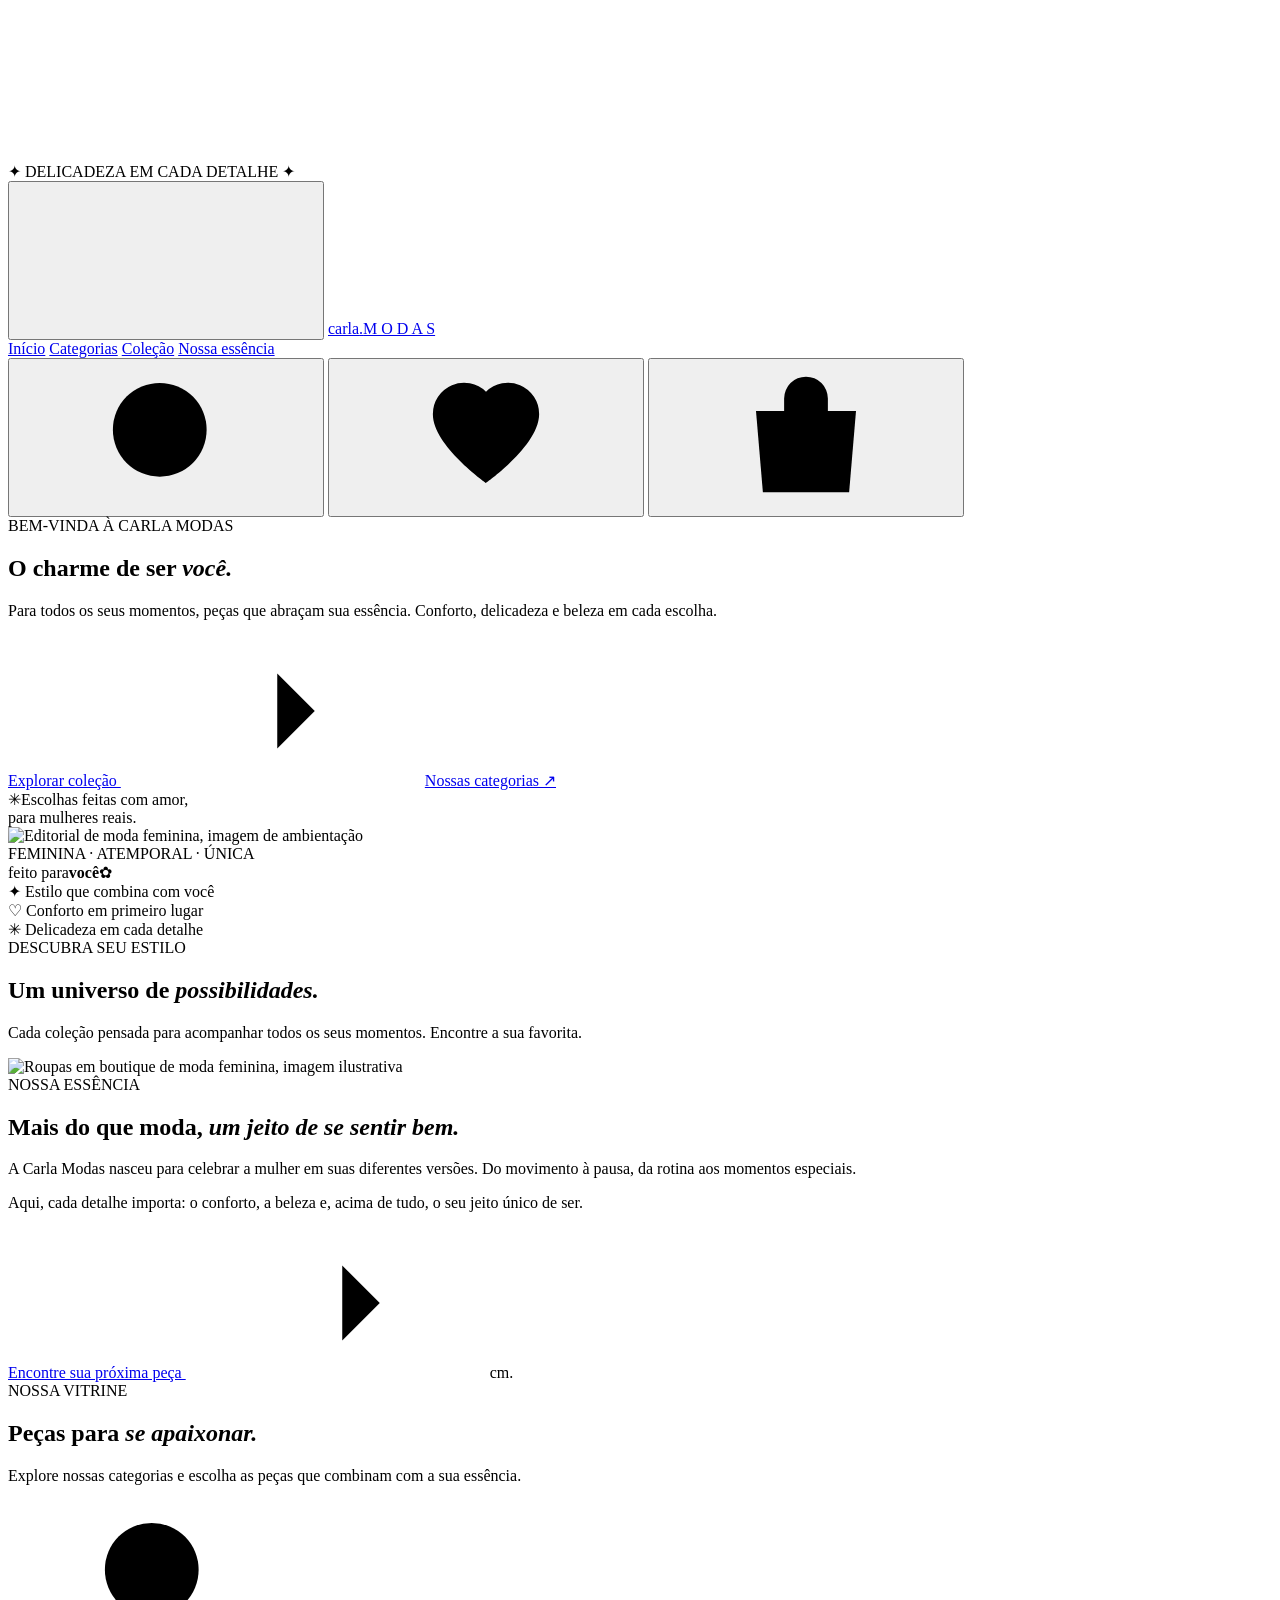
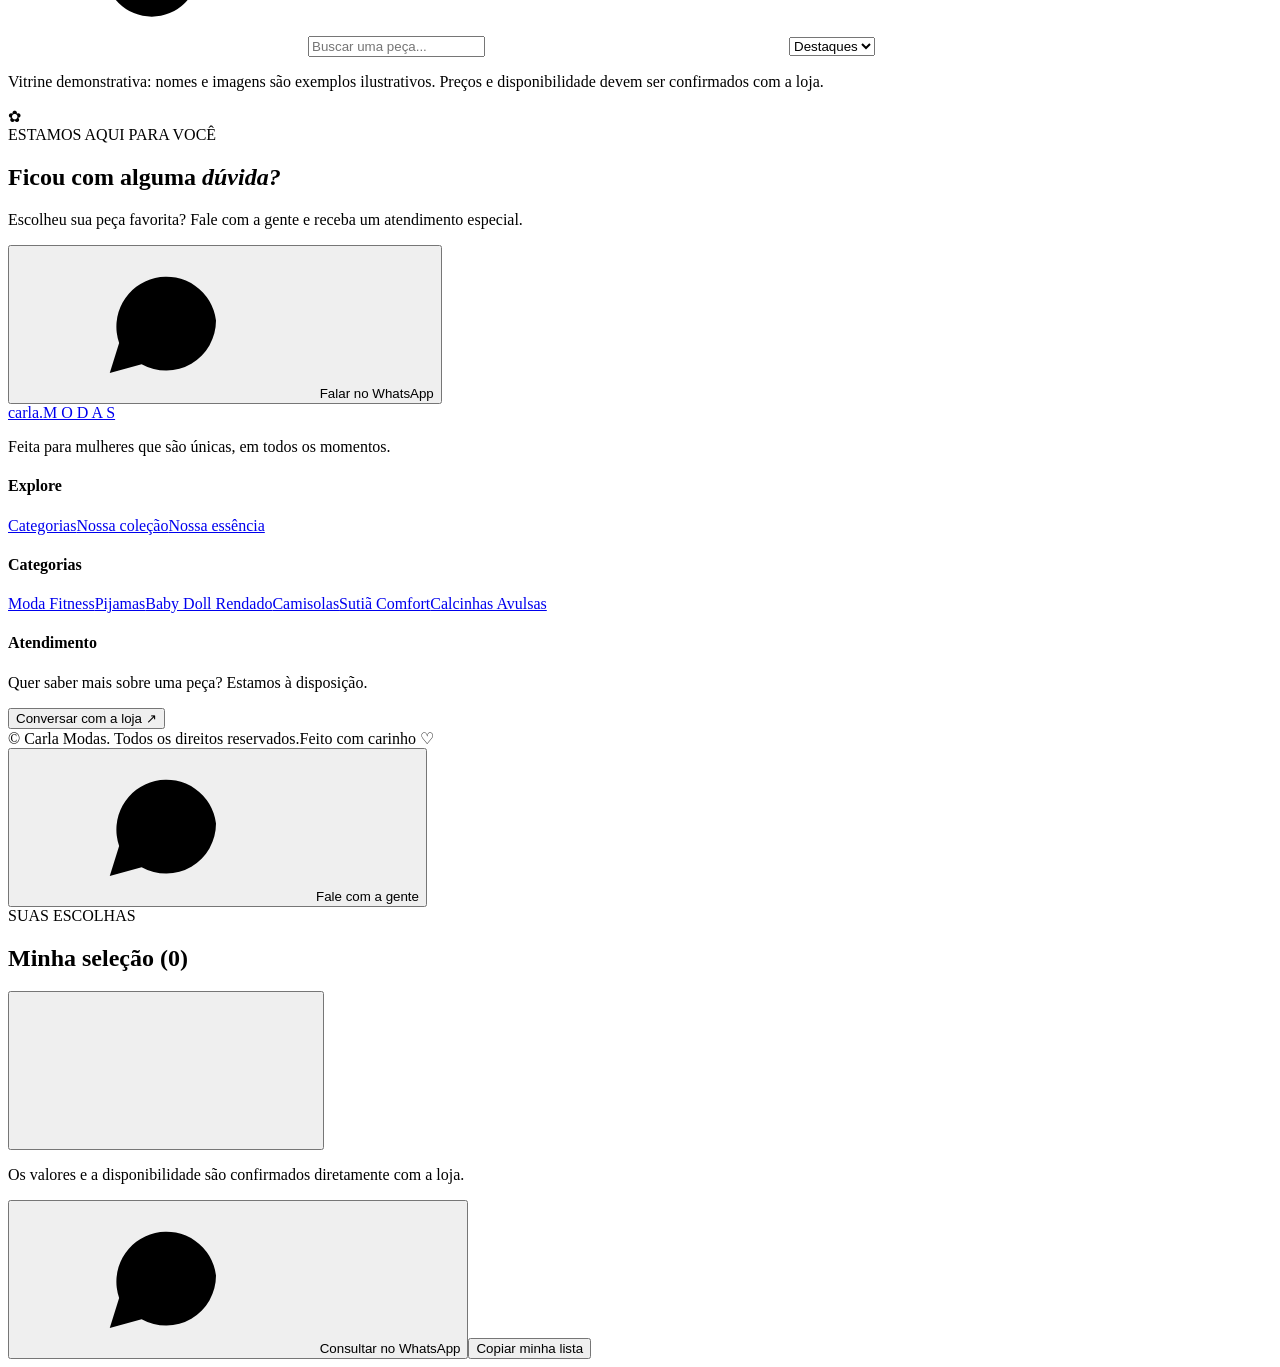
==== index.html @ 2772ab6c "feat: cria estrutura editorial da vitrine Carla Modas" ====
<!doctype html>
<html lang="pt-BR">
<head>
  <meta charset="UTF-8" />
  <meta name="viewport" content="width=device-width, initial-scale=1.0" />
  <meta name="theme-color" content="#f8f4f0" />
  <meta name="description" content="Carla Modas — uma vitrine feminina feita para você. Descubra moda fitness, pijamas, baby dolls, camisolas, sutiãs comfort e calcinhas." />
  <meta property="og:title" content="Carla Modas | Seu jeito de ser linda" />
  <meta property="og:description" content="Delicadeza, conforto e estilo em cada detalhe. Conheça nossas coleções." />
  <meta property="og:type" content="website" />
  <title>Carla Modas | Seu jeito de ser linda</title>
  <link rel="icon" type="image/svg+xml" href="/favicon.svg" />
  <link rel="preconnect" href="https://fonts.googleapis.com" />
  <link rel="preconnect" href="https://fonts.gstatic.com" crossorigin />
  <link rel="preconnect" href="https://images.unsplash.com" />
  <link href="https://fonts.googleapis.com/css2?family=DM+Sans:wght@400;500;600;700&family=Manrope:wght@400;500;600;700;800&family=Playfair+Display:ital,wght@0,400;0,500;0,600;0,700;1,400;1,500;1,600&display=swap" rel="stylesheet" />
  <link rel="stylesheet" href="/styles.css" />
  <script src="/catalog.js" defer></script>
  <script src="/app.js" defer></script>
</head>
<body>
  <svg xmlns="http://www.w3.org/2000/svg" class="svg-icons" aria-hidden="true">
    <symbol id="i-search" viewBox="0 0 24 24"><circle cx="11" cy="11" r="7.5"/><path d="m16.5 16.5 5 5"/></symbol>
    <symbol id="i-heart" viewBox="0 0 24 24"><path d="M20.5 8.5c0 5-8.5 11-8.5 11s-8.5-6-8.5-11a5 5 0 0 1 8.5-3.6 5 5 0 0 1 8.5 3.6Z"/></symbol>
    <symbol id="i-bag" viewBox="0 0 24 24"><path d="M4 8h16l-1.1 13H5.1L4 8Z"/><path d="M8.5 9V6a3.5 3.5 0 0 1 7 0v3"/></symbol>
    <symbol id="i-arrow" viewBox="0 0 24 24"><path d="M4 12h15m-6-6 6 6-6 6"/></symbol>
    <symbol id="i-close" viewBox="0 0 24 24"><path d="M5 5 19 19M19 5 5 19"/></symbol>
    <symbol id="i-menu" viewBox="0 0 24 24"><path d="M3 7h18M3 12h18M3 17h18"/></symbol>
    <symbol id="i-check" viewBox="0 0 24 24"><path d="m4 12 5 5L20 6"/></symbol>
    <symbol id="i-sparkle" viewBox="0 0 24 24"><path d="m12 2 2.2 7.8L22 12l-7.8 2.2L12 22l-2.2-7.8L2 12l7.8-2.2L12 2Z"/></symbol>
    <symbol id="i-instagram" viewBox="0 0 24 24"><rect x="2.5" y="2.5" width="19" height="19" rx="5"/><circle cx="12" cy="12" r="4"/><circle cx="17.7" cy="6.5" r="1" fill="currentColor" stroke="none"/></symbol>
    <symbol id="i-whatsapp" viewBox="0 0 24 24"><path d="M20 11.6a8 8 0 0 1-11.9 7L3 20l1.5-4.8A8 8 0 1 1 20 11.6Z"/><path d="M8.1 7.8c-.3.4-.5 1-.4 1.6.3 2 3.4 5 5.7 5.7.7.2 1.2 0 1.7-.3l.8-.9-2.1-1.1-.9 1c-1.2-.4-2.7-1.9-3.1-3.1l1-.9-1.2-2Z"/></symbol>
    <symbol id="i-filter" viewBox="0 0 24 24"><path d="M4 6h16M7 12h10m-7 6h4"/></symbol>
  </svg>
  <div class="announcement"><span class="announcement-star">✦</span> DELICADEZA EM CADA DETALHE <span class="announcement-star">✦</span></div>
  <header class="site-header" id="topo">
    <div class="header-content container">
      <button class="icon-button mobile-menu-button" id="menuToggle" aria-label="Abrir menu" aria-expanded="false"><svg><use href="#i-menu"/></svg></button>
      <a class="logo" href="#topo" aria-label="Carla Modas, início"><span class="logo-main">carla<span class="logo-dot">.</span></span><span class="logo-sub">M O D A S</span></a>
      <nav class="desktop-nav" aria-label="Menu principal">
        <a href="#topo" class="active">Início</a>
        <a href="#categorias">Categorias</a>
        <a href="#colecao">Coleção</a>
        <a href="#sobre">Nossa essência</a>
      </nav>
      <div class="header-actions">
        <button class="icon-button" id="searchButton" aria-label="Pesquisar produtos"><svg><use href="#i-search"/></svg></button>
        <button class="icon-button favorite-header" id="favoritesButton" aria-label="Ver meus favoritos" aria-pressed="false"><svg><use href="#i-heart"/></svg><span class="counter-dot" id="favoriteCount" hidden>0</span></button>
        <button class="icon-button bag-button" id="bagButton" aria-label="Abrir minha seleção"><svg><use href="#i-bag"/></svg><span class="counter-dot" id="bagCount" hidden>0</span></button>
      </div>
    </div>
    <nav class="mobile-nav" id="mobileNav" aria-label="Menu mobile" hidden>
      <a href="#topo">Início</a><a href="#categorias">Categorias</a><a href="#colecao">Coleção</a><a href="#sobre">Nossa essência</a><a href="#atendimento">Atendimento</a>
    </nav>
  </header>
  <main>
    <section class="hero" aria-label="Bem-vinda à Carla Modas">
      <div class="hero-copy">
        <div class="hero-copy-inner">
          <span class="eyebrow"><span class="eyebrow-line"></span> BEM-VINDA À CARLA MODAS</span>
          <h1>O charme de ser <em>você.</em></h1>
          <p>Para todos os seus momentos, peças que abraçam sua essência. Conforto, delicadeza e beleza em cada escolha.</p>
          <div class="hero-actions">
            <a class="button button-dark" href="#colecao">Explorar coleção <svg><use href="#i-arrow"/></svg></a>
            <a class="text-link" href="#categorias">Nossas categorias <span>↗</span></a>
          </div>
          <div class="hero-signature"><span class="signature-sparkle">✳</span><span>Escolhas feitas com amor,<br />para mulheres reais.</span></div>
        </div>
      </div>
      <div class="hero-visual">
        <img src="https://images.unsplash.com/photo-1529139574466-a303027c1d8b?auto=format&fit=crop&w=1350&q=85" alt="Editorial de moda feminina, imagem de ambientação" fetchpriority="high" />
        <div class="hero-visual-shade"></div>
        <div class="hero-side-label">FEMININA · ATEMPORAL · ÚNICA</div>
        <div class="hero-badge"><span>feito para</span><strong>você</strong><span class="badge-flower">✿</span></div>
      </div>
    </section>

    <section class="qualities">
      <div class="qualities-content container">
        <div><span class="quality-icon">✦</span> Estilo que combina com você</div>
        <span class="quality-separator"></span>
        <div><span class="quality-icon">♡</span> Conforto em primeiro lugar</div>
        <span class="quality-separator"></span>
        <div><span class="quality-icon">✳</span> Delicadeza em cada detalhe</div>
      </div>
    </section>

    <section class="section categories-section container" id="categorias">
      <div class="section-heading">
        <div><span class="eyebrow rose">DESCUBRA SEU ESTILO</span><h2>Um universo de <em>possibilidades.</em></h2></div>
        <p>Cada coleção pensada para acompanhar todos os seus momentos. Encontre a sua favorita.</p>
      </div>
      <div class="category-grid" id="categoryGrid"></div>
    </section>

    <section class="editorial container" id="sobre">
      <div class="editorial-image">
        <img src="https://images.unsplash.com/photo-1483985988355-763728e1935b?auto=format&fit=crop&w=1200&q=85" loading="lazy" alt="Roupas em boutique de moda feminina, imagem ilustrativa" />
      </div>
      <div class="editorial-copy">
        <span class="eyebrow rose">NOSSA ESSÊNCIA</span>
        <h2>Mais do que moda, <em>um jeito de se sentir bem.</em></h2>
        <p>A Carla Modas nasceu para celebrar a mulher em suas diferentes versões. Do movimento à pausa, da rotina aos momentos especiais.</p>
        <p>Aqui, cada detalhe importa: o conforto, a beleza e, acima de tudo, o seu jeito único de ser.</p>
        <a class="text-link editorial-link" href="#colecao">Encontre sua próxima peça <svg><use href="#i-arrow"/></svg></a>
        <span class="editorial-decoration">cm.</span>
      </div>
    </section>

    <section class="section catalog-section" id="colecao">
      <div class="container">
        <div class="section-heading catalog-heading">
          <div><span class="eyebrow rose">NOSSA VITRINE</span><h2>Peças para <em>se apaixonar.</em></h2></div>
          <p>Explore nossas categorias e escolha as peças que combinam com a sua essência.</p>
        </div>
        <div class="catalog-toolbar">
          <div class="filters-scroll" id="categoryFilters" aria-label="Filtrar por categoria"></div>
          <div class="catalog-search-sort">
            <label class="search-field"><svg><use href="#i-search"/></svg><input type="search" id="productSearch" placeholder="Buscar uma peça..." autocomplete="off" aria-label="Pesquisar produtos" /></label>
            <label class="sort-label" for="sortSelect"><svg><use href="#i-filter"/></svg><select id="sortSelect" aria-label="Ordenar produtos"><option value="featured">Destaques</option><option value="az">Nome A–Z</option><option value="za">Nome Z–A</option></select></label>
          </div>
        </div>
        <div class="catalog-meta"><span id="resultsCount" aria-live="polite"></span><button id="clearFilters" class="clear-filters" hidden>Limpar filtros ×</button></div>
        <div class="product-grid" id="productGrid"></div>
        <div class="empty-state" id="emptyState" hidden><span>✿</span><h3>Nenhuma peça encontrada</h3><p>Tente outra busca ou explore uma categoria diferente.</p><button class="button button-outline" id="resetSearch">Ver todas as peças</button></div>
        <p class="catalog-disclaimer">Vitrine demonstrativa: nomes e imagens são exemplos ilustrativos. Preços e disponibilidade devem ser confirmados com a loja.</p>
      </div>
    </section>

    <section class="contact-strip" id="atendimento">
      <div class="container contact-strip-inner">
        <div class="contact-bloom">✿</div>
        <div><span class="eyebrow">ESTAMOS AQUI PARA VOCÊ</span><h2>Ficou com alguma <em>dúvida?</em></h2><p>Escolheu sua peça favorita? Fale com a gente e receba um atendimento especial.</p></div>
        <button class="button button-dark" id="contactButton"><svg><use href="#i-whatsapp"/></svg> Falar no WhatsApp</button>
      </div>
    </section>
  </main>
  <footer class="footer">
    <div class="container footer-top">
      <div class="footer-brand"><a class="logo footer-logo" href="#topo"><span class="logo-main">carla<span class="logo-dot">.</span></span><span class="logo-sub">M O D A S</span></a><p>Feita para mulheres que são únicas, em todos os momentos.</p><div class="footer-social"><a id="instagramLink" href="#" aria-label="Instagram da Carla Modas" hidden><svg><use href="#i-instagram"/></svg></a></div></div>
      <div class="footer-group"><h4>Explore</h4><a href="#categorias">Categorias</a><a href="#colecao">Nossa coleção</a><a href="#sobre">Nossa essência</a></div>
      <div class="footer-group"><h4>Categorias</h4><a href="#colecao" data-footer-category="fitness">Moda Fitness</a><a href="#colecao" data-footer-category="pijamas">Pijamas</a><a href="#colecao" data-footer-category="baby-doll">Baby Doll Rendado</a><a href="#colecao" data-footer-category="camisolas">Camisolas</a><a href="#colecao" data-footer-category="sutias">Sutiã Comfort</a><a href="#colecao" data-footer-category="calcinhas">Calcinhas Avulsas</a></div>
      <div class="footer-group"><h4>Atendimento</h4><p>Quer saber mais sobre uma peça? Estamos à disposição.</p><button class="footer-contact" id="footerContactButton">Conversar com a loja ↗</button></div>
    </div>
    <div class="container footer-bottom"><span>© <span id="currentYear"></span> Carla Modas. Todos os direitos reservados.</span><span>Feito com carinho ♡</span></div>
  </footer>

  <button class="floating-contact" id="floatingContact" aria-label="Falar com a Carla Modas pelo WhatsApp"><svg><use href="#i-whatsapp"/></svg><span>Fale com a gente</span></button>
  <div class="page-overlay" id="pageOverlay" hidden></div>
  <aside class="bag-drawer" id="bagDrawer" role="dialog" aria-modal="true" aria-label="Minha seleção" aria-hidden="true">
    <div class="drawer-header"><div><span class="eyebrow rose">SUAS ESCOLHAS</span><h2>Minha seleção <span id="drawerCount">(0)</span></h2></div><button class="icon-button" id="closeBag" aria-label="Fechar seleção"><svg><use href="#i-close"/></svg></button></div>
    <div class="drawer-items" id="bagItems"></div>
    <div class="drawer-footer"><p>Os valores e a disponibilidade são confirmados diretamente com a loja.</p><button class="button button-dark drawer-submit" id="sendBag"><svg><use href="#i-whatsapp"/></svg> Consultar no WhatsApp</button><button class="drawer-copy" id="copyBag">Copiar minha lista</button></div>
  </aside>
  <dialog class="product-dialog" id="productDialog" aria-label="Detalhes do produto"><div id="productDialogContent"></div></dialog>
  <div class="toast" id="toast" role="status" aria-live="polite"></div>
</body>
</html>
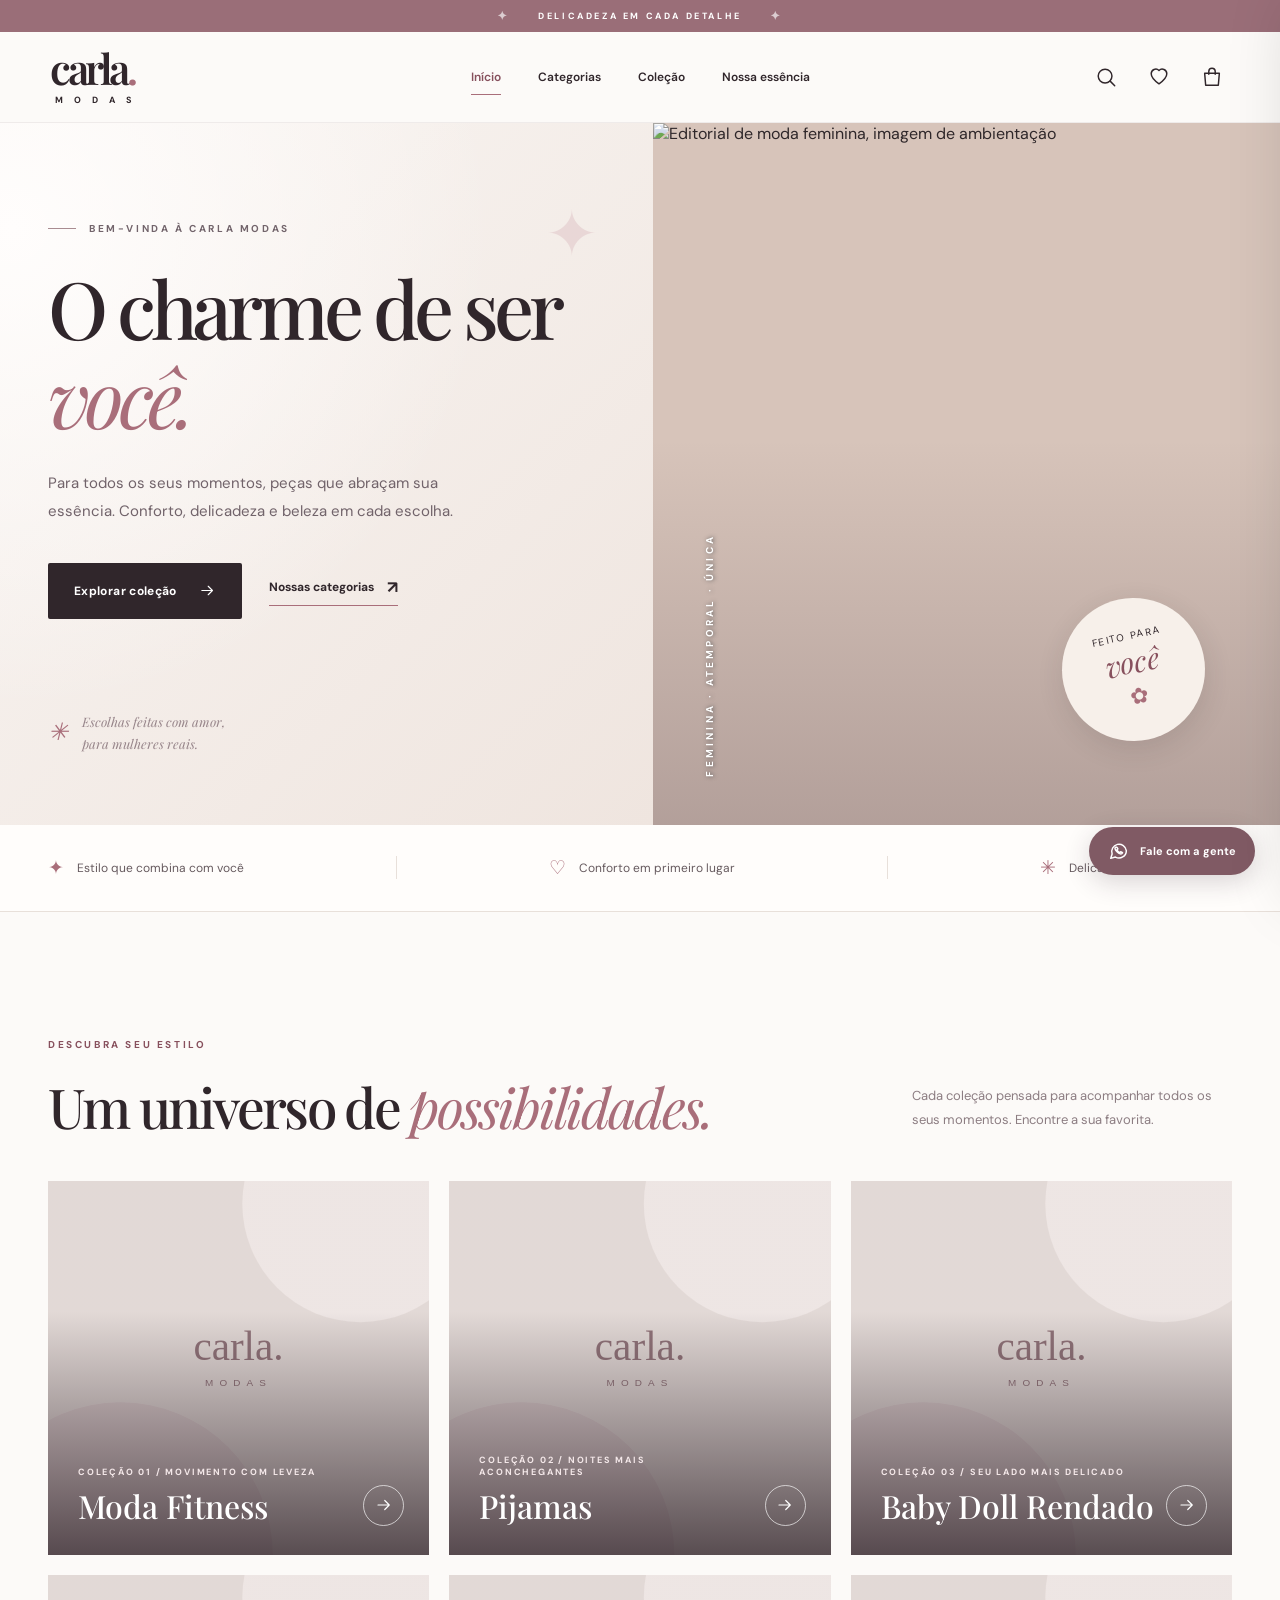
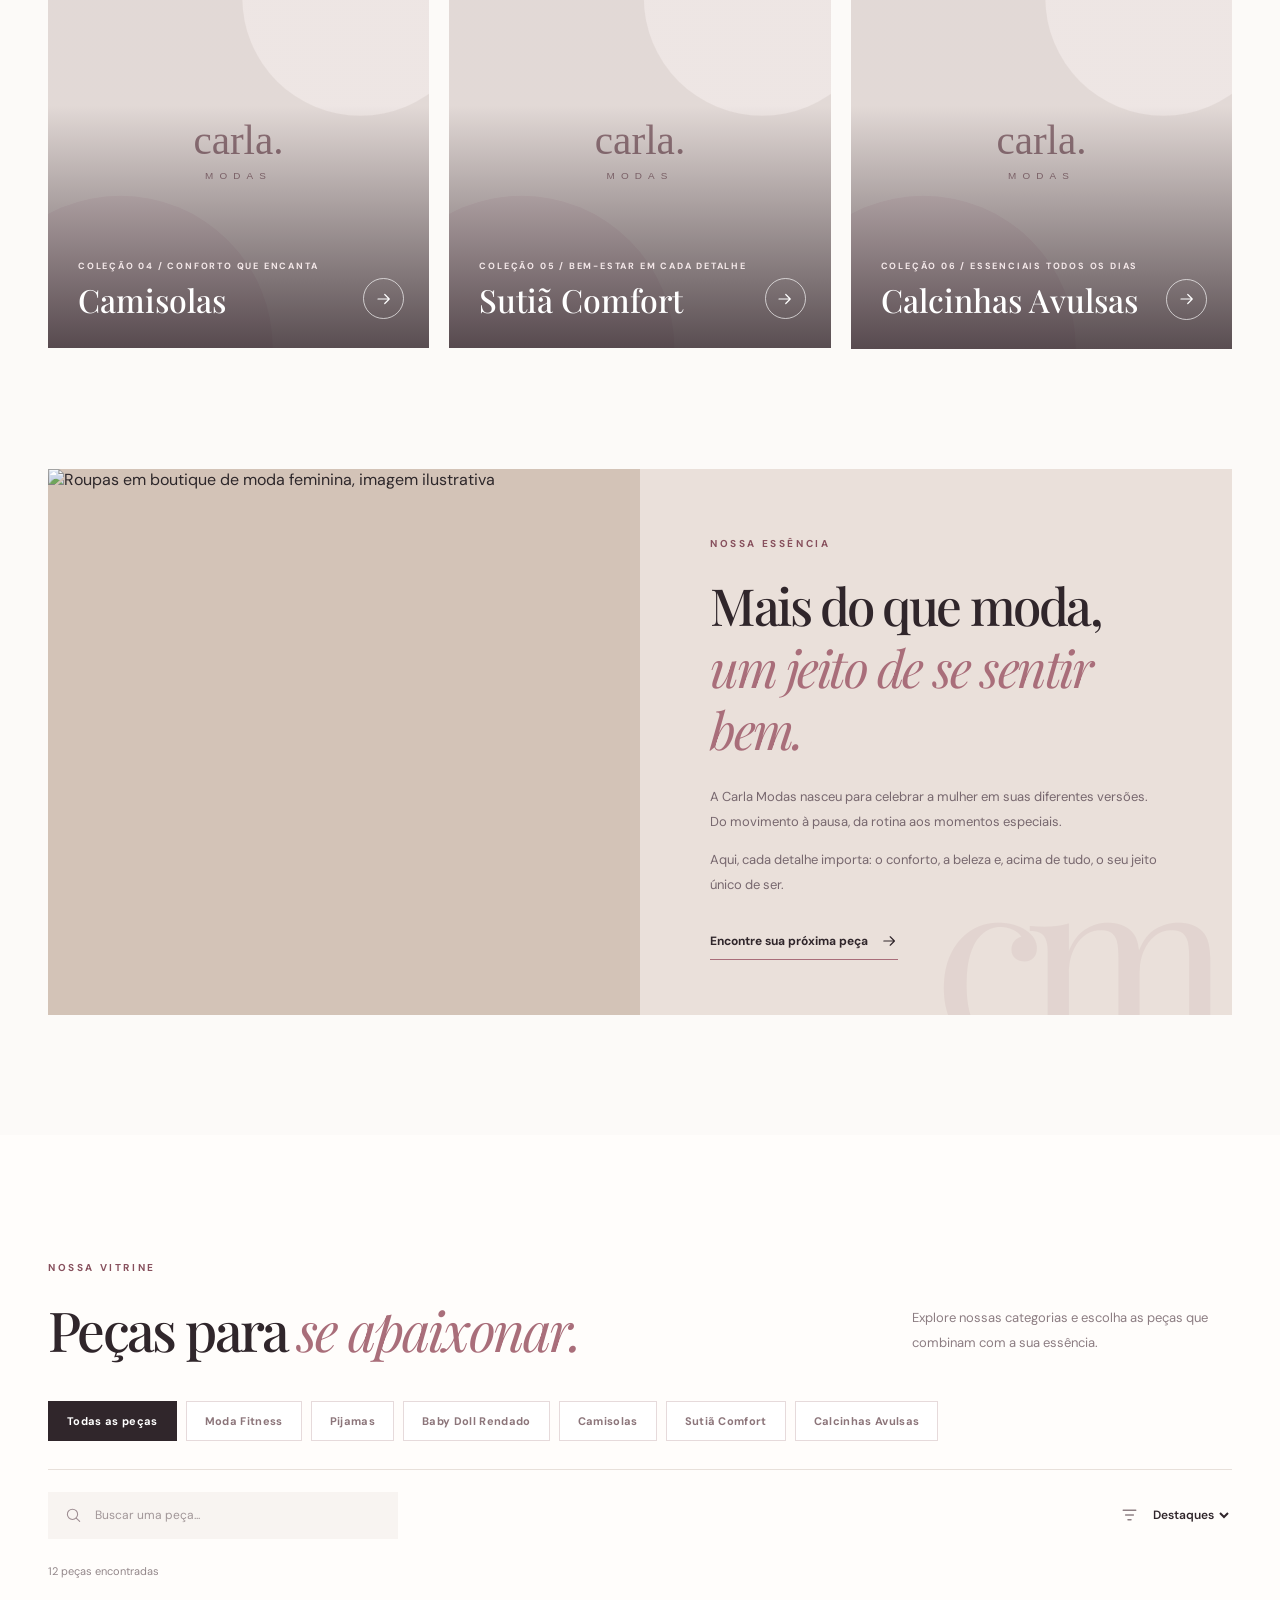
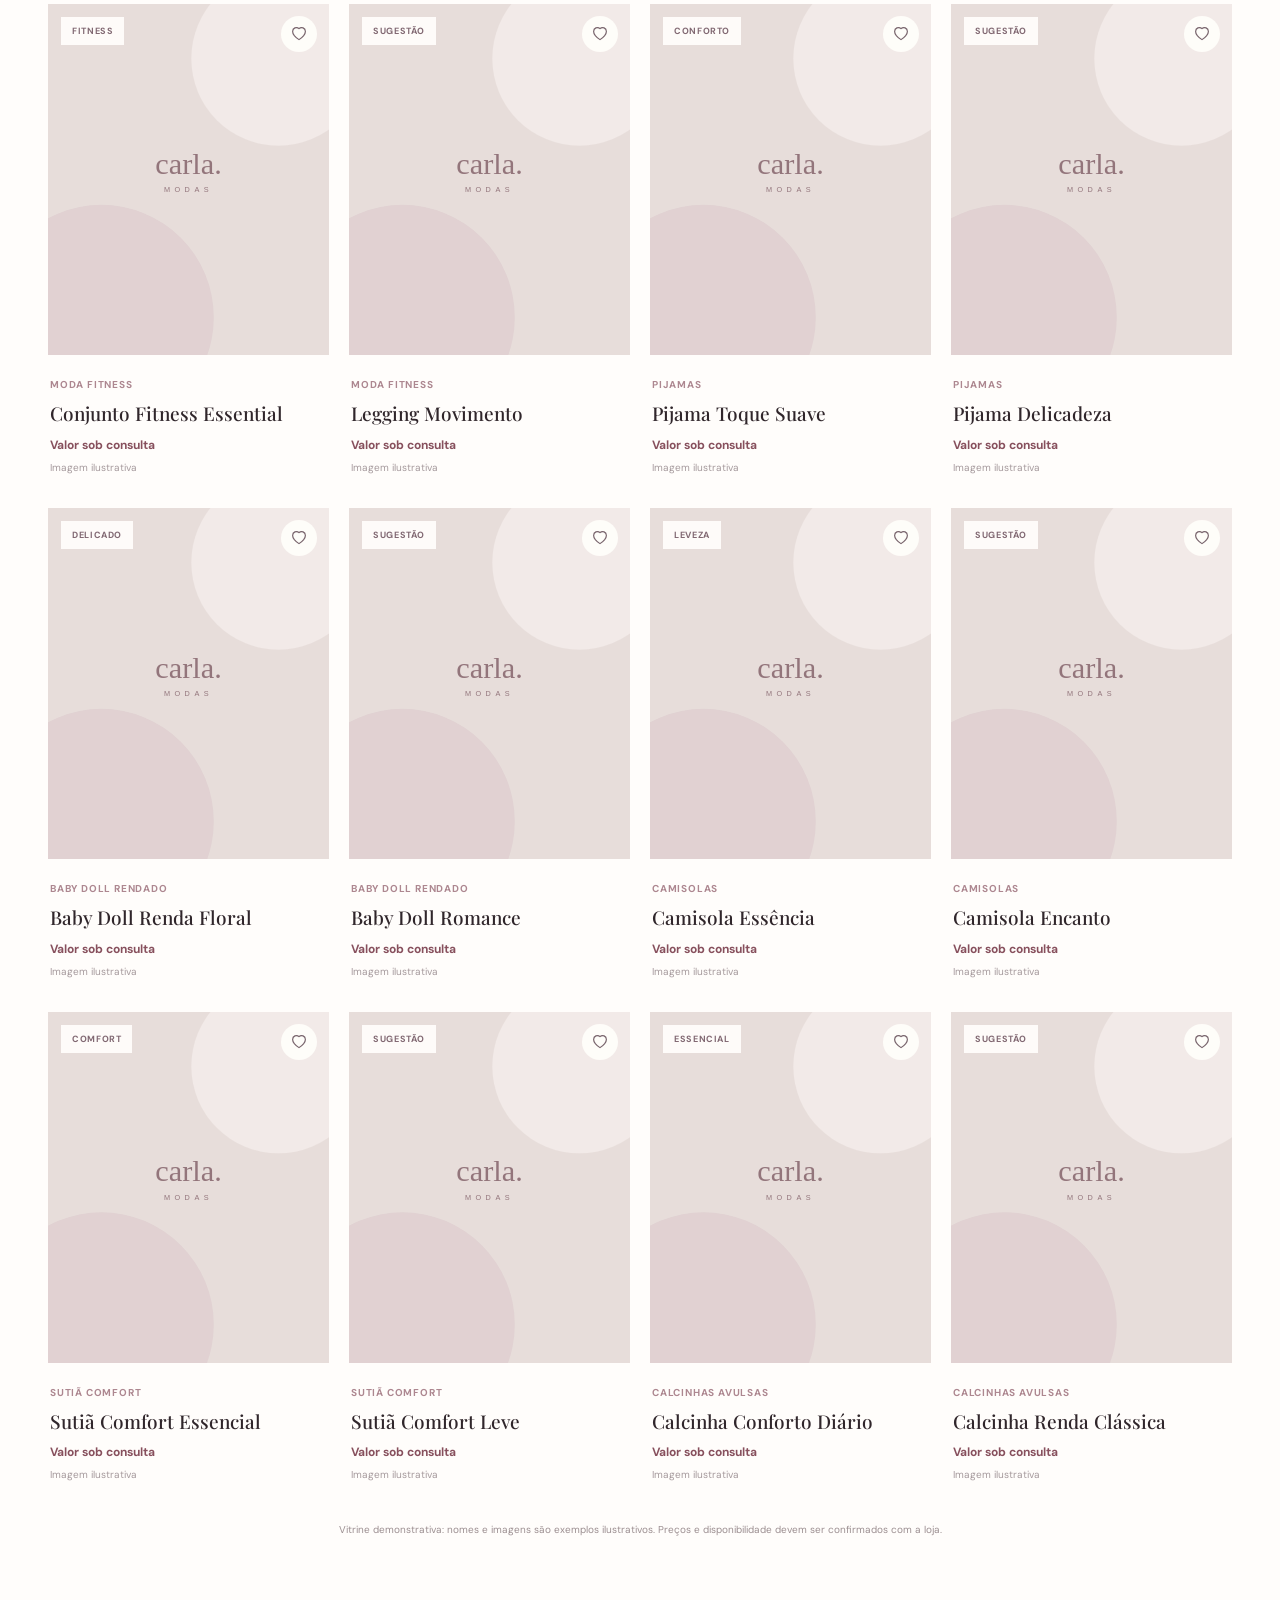
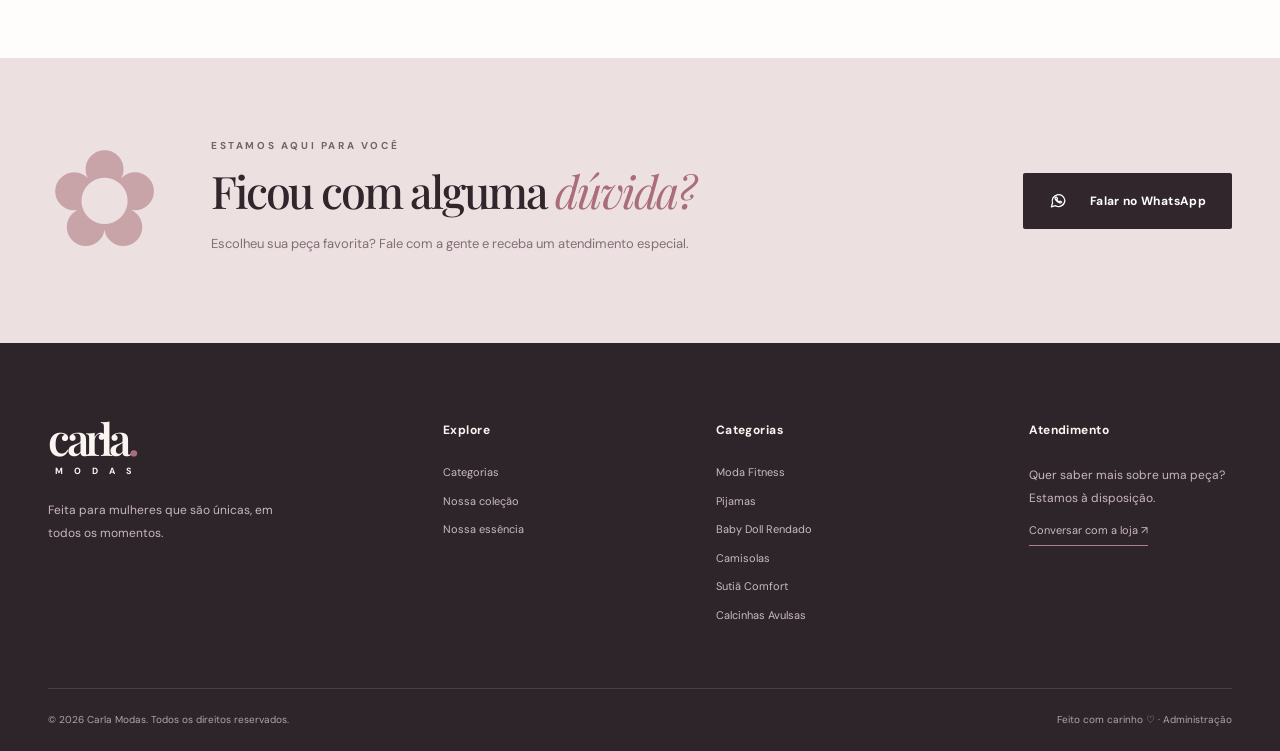
==== commit 5bb6a690: "feat: liga vitrine ao banco e painel admin" ====
--- a/index.html
+++ b/index.html
@@ -15,8 +15,11 @@
   <link rel="preconnect" href="https://images.unsplash.com" />
   <link href="https://fonts.googleapis.com/css2?family=DM+Sans:wght@400;500;600;700&family=Manrope:wght@400;500;600;700;800&family=Playfair+Display:ital,wght@0,400;0,500;0,600;0,700;1,400;1,500;1,600&display=swap" rel="stylesheet" />
   <link rel="stylesheet" href="/styles.css" />
+  <script src="/config.js" defer></script>
+  <script src="https://cdn.jsdelivr.net/npm/@supabase/supabase-js@2/dist/umd/supabase.min.js" defer></script>
   <script src="/catalog.js" defer></script>
-  <script src="/app.js" defer></script>
+  <script src="/cloud.js" defer></script>
+  <script src="/boot.js" defer></script>
 </head>
 <body>
   <svg xmlns="http://www.w3.org/2000/svg" class="svg-icons" aria-hidden="true">
@@ -142,7 +145,7 @@
       <div class="footer-group"><h4>Categorias</h4><a href="#colecao" data-footer-category="fitness">Moda Fitness</a><a href="#colecao" data-footer-category="pijamas">Pijamas</a><a href="#colecao" data-footer-category="baby-doll">Baby Doll Rendado</a><a href="#colecao" data-footer-category="camisolas">Camisolas</a><a href="#colecao" data-footer-category="sutias">Sutiã Comfort</a><a href="#colecao" data-footer-category="calcinhas">Calcinhas Avulsas</a></div>
       <div class="footer-group"><h4>Atendimento</h4><p>Quer saber mais sobre uma peça? Estamos à disposição.</p><button class="footer-contact" id="footerContactButton">Conversar com a loja ↗</button></div>
     </div>
-    <div class="container footer-bottom"><span>© <span id="currentYear"></span> Carla Modas. Todos os direitos reservados.</span><span>Feito com carinho ♡</span></div>
+    <div class="container footer-bottom"><span>© <span id="currentYear"></span> Carla Modas. Todos os direitos reservados.</span><span>Feito com carinho ♡ <a class="admin-footer-link" href="/admin" aria-label="Área administrativa">· Administração</a></span></div>
   </footer>
 
   <button class="floating-contact" id="floatingContact" aria-label="Falar com a Carla Modas pelo WhatsApp"><svg><use href="#i-whatsapp"/></svg><span>Fale com a gente</span></button>
--- a/styles.css
+++ b/styles.css
@@ -0,0 +1,16 @@
+:root{--ink:#30262b;--ink-light:#66575e;--rose:#a96e7a;--rose-dark:#87505d;--blush:#e8d0d3;--cream:#fcfaf8;--sand:#f3ede8;--sand-dark:#e8ded6;--line:#e8e0da;--white:#fff;--serif:'Playfair Display',Georgia,serif;--sans:'DM Sans',Arial,sans-serif;--radius:4px;scroll-behavior:smooth}
+*{box-sizing:border-box}html{scroll-padding-top:90px}body{margin:0;background:var(--cream);font-family:var(--sans);color:var(--ink);-webkit-font-smoothing:antialiased}body.no-scroll{overflow:hidden}button,input,select{font:inherit}button{cursor:pointer}button:disabled{cursor:not-allowed;opacity:.5}a{text-decoration:none;color:inherit}img{display:block;width:100%}svg{width:22px;height:22px;fill:none;stroke:currentColor;stroke-width:1.6;stroke-linecap:round;stroke-linejoin:round}::selection{background:#e7c8ce;color:var(--ink)}[hidden]{display:none!important}.svg-icons{position:absolute;width:0;height:0;overflow:hidden}.container{width:min(1340px,calc(100% - 96px));margin-inline:auto}
+.announcement{height:32px;background:#9a6e78;color:#fff;display:flex;justify-content:center;align-items:center;gap:28px;font-size:9px;letter-spacing:.29em;font-weight:700}.announcement-star{font-size:12px;opacity:.65}
+.site-header{position:sticky;top:0;z-index:50;background:rgba(252,250,248,.96);border-bottom:1px solid rgba(70,44,54,.07);backdrop-filter:blur(16px)}.header-content{height:90px;display:grid;grid-template-columns:1fr auto 1fr;align-items:center;gap:20px}.site-header .logo{grid-column:1;grid-row:1;justify-self:start}.logo{display:inline-flex;flex-direction:column;align-items:center;width:max-content;line-height:1}.logo-main{font-family:var(--serif);font-size:42px;font-weight:600;letter-spacing:-.085em;line-height:.92}.logo-dot{color:var(--rose)}.logo-sub{font-size:9px;letter-spacing:.5em;font-weight:700;margin-left:7px;margin-top:8px}.desktop-nav{display:flex;align-items:center;gap:37px;grid-column:2}.desktop-nav a{font-size:12px;font-weight:600;transition:color .2s;position:relative}.desktop-nav a:hover,.desktop-nav a.active{color:var(--rose-dark)}.desktop-nav a.active:after{content:"";position:absolute;bottom:-10px;height:1px;background:var(--rose);left:0;right:0}.header-actions{grid-column:3;display:flex;justify-content:flex-end;align-items:center;gap:13px}.icon-button{background:transparent;color:var(--ink);border:0;width:40px;height:40px;display:inline-grid;place-items:center;position:relative;transition:color .2s,background .2s;border-radius:50%}.icon-button:hover{color:var(--rose-dark);background:#f5e9e9}.counter-dot{position:absolute;top:0;right:-2px;background:var(--rose-dark);color:#fff;border-radius:100px;font-size:9px;font-weight:700;min-width:17px;height:17px;padding:2px 4px;display:grid;place-items:center}.favorite-header[aria-pressed=true]{color:var(--rose-dark)}.mobile-menu-button,.mobile-nav{display:none}
+.eyebrow{display:inline-flex;align-items:center;gap:13px;font-size:10px;font-weight:700;letter-spacing:.26em;color:#72646b;text-transform:uppercase}.eyebrow.rose{color:var(--rose-dark)}.eyebrow-line{width:28px;height:1px;background:#a98c91}.hero{display:grid;grid-template-columns:51% 49%;min-height:640px;max-height:840px;background:#f4ede8;overflow:hidden}.hero-copy{display:flex;align-items:center;justify-content:flex-end;background:radial-gradient(circle at 2% 15%,#fffdfc,transparent 55%),linear-gradient(135deg,#f9f5f2,#efe5df);position:relative}.hero-copy:after{content:"✦";color:#d9b8bd;font-size:64px;position:absolute;top:70px;right:54px;opacity:.4}.hero-copy-inner{width:100%;max-width:695px;padding:90px 65px 70px max(48px,calc((100vw - 1340px)/2));position:relative;z-index:1}.hero h1{font-family:var(--serif);font-size:clamp(64px,6.2vw,105px);font-weight:500;letter-spacing:-.065em;line-height:1.12;margin:28px 0}.hero h1 em,.section h2 em,.editorial h2 em,.contact-strip h2 em{color:var(--rose);font-weight:400}.hero-copy p{font-size:15px;line-height:1.9;max-width:410px;color:#71636a}.hero-actions{display:flex;align-items:center;gap:27px;margin-top:37px;flex-wrap:wrap}.button{display:inline-flex;justify-content:center;align-items:center;gap:22px;border:1px solid transparent;padding:17px 25px;min-height:56px;letter-spacing:.03em;font-size:12px;font-weight:700;transition:all .25s;border-radius:2px}.button svg{height:17px;width:17px}.button-dark{background:var(--ink);color:white}.button-dark:hover{background:var(--rose-dark);transform:translateY(-2px)}.button-outline{background:transparent;border-color:var(--ink);color:var(--ink)}.button-outline:hover{background:var(--ink);color:white}.text-link{display:inline-flex;align-items:center;gap:13px;border-bottom:1px solid var(--rose);padding-bottom:7px;font-size:12px;font-weight:700;transition:gap .2s}.text-link:hover{gap:20px}.text-link span{font-size:17px}.hero-signature{display:flex;align-items:center;gap:14px;margin-top:92px;font-family:var(--serif);font-style:italic;font-size:13px;color:#97858a;line-height:1.7}.signature-sparkle{font-family:var(--sans);font-size:24px;color:var(--rose)}.hero-visual{position:relative;min-height:640px;background:#d7c4ba}.hero-visual>img{height:100%;object-fit:cover;object-position:center 35%;filter:saturate(.76) sepia(.08)}.hero-visual-shade{position:absolute;inset:0;background:linear-gradient(0deg,rgba(51,30,41,.22),transparent 55%)}.hero-side-label{position:absolute;bottom:48px;left:50px;color:white;font-weight:700;font-size:10px;letter-spacing:.32em;writing-mode:vertical-rl;transform:rotate(180deg);text-shadow:0 1px 4px #555}.hero-badge{position:absolute;right:12%;bottom:12%;width:143px;height:143px;border-radius:50%;background:#f7f0ea;display:flex;flex-direction:column;align-items:center;justify-content:center;transform:rotate(-12deg);box-shadow:0 8px 28px rgba(45,30,30,.12)}.hero-badge span:first-child{font-size:10px;letter-spacing:.15em;text-transform:uppercase}.hero-badge strong{font-family:var(--serif);font-style:italic;font-weight:400;font-size:29px;color:var(--rose-dark)}.badge-flower{color:var(--rose);font-size:22px;margin-top:2px}
+.qualities{border-bottom:1px solid var(--line);background:#fffdfb}.qualities-content{display:flex;justify-content:space-between;align-items:center;height:86px;gap:20px}.qualities-content>div{font-size:12px;color:#665a5e;display:flex;align-items:center;gap:13px;white-space:nowrap}.quality-icon{color:var(--rose);font-size:19px;font-weight:400}.quality-separator{width:1px;height:23px;background:var(--line)}
+.section{padding-top:120px;padding-bottom:120px}.section-heading{display:flex;justify-content:space-between;align-items:end;gap:40px;margin-bottom:41px}.section-heading h2,.editorial h2,.contact-strip h2{font-family:var(--serif);font-size:clamp(40px,4.3vw,65px);line-height:1.22;letter-spacing:-.048em;font-weight:500;margin:20px 0 0;max-width:680px}.section-heading>p{max-width:320px;font-size:13px;line-height:1.9;color:#8c7d82;margin:0 0 7px}
+.category-grid{display:grid;grid-template-columns:repeat(3,1fr);gap:20px}.category-card{aspect-ratio:1/.98;overflow:hidden;position:relative;border:0;padding:0;background:#dfd5d0;text-align:left;color:white;isolation:isolate}.category-card img{width:100%;height:100%;object-fit:cover;filter:saturate(.68);transition:transform .6s cubic-bezier(.2,.7,.1,1),filter .3s}.category-card:hover img{transform:scale(1.07);filter:saturate(.88)}.category-card:after{content:"";position:absolute;inset:0;z-index:1;background:linear-gradient(180deg,rgba(22,15,18,.02) 35%,rgba(29,16,23,.7) 100%)}.category-card-content{position:absolute;z-index:2;bottom:29px;left:30px;right:25px;display:flex;justify-content:space-between;align-items:end;gap:10px}.category-overline{display:block;text-transform:uppercase;letter-spacing:.2em;font-size:9px;font-weight:700;margin-bottom:9px;color:#f4e8e9}.category-card h3{font-family:var(--serif);font-size:32px;line-height:1.2;font-weight:500;margin:0}.category-arrow{width:41px;height:41px;border:1px solid rgba(255,255,255,.66);display:grid;place-items:center;border-radius:50%;flex:0 0 41px;transition:background .2s,transform .2s}.category-arrow svg{width:18px;height:18px}.category-card:hover .category-arrow{background:white;color:var(--ink);transform:rotate(-45deg)}
+.editorial{min-height:535px;display:grid;grid-template-columns:1fr 1fr;background:#eae0da;margin-top:0;overflow:hidden}.editorial-image{min-height:535px;background:#d3c3b7}.editorial-image img{width:100%;height:100%;object-fit:cover;object-position:50% 45%;filter:saturate(.62)}.editorial-copy{position:relative;overflow:hidden;padding:68px 70px 55px;display:flex;align-items:flex-start;flex-direction:column;justify-content:center}.editorial h2{font-size:clamp(37px,4vw,59px);margin:24px 0}.editorial-copy p{max-width:450px;line-height:1.9;font-size:13px;color:#77676e;margin:0 0 14px}.editorial-link{margin-top:18px}.editorial-link svg{width:17px}.editorial-decoration{position:absolute;bottom:-52px;right:-12px;font-family:var(--serif);font-size:235px;line-height:1;color:rgba(168,118,130,.11);pointer-events:none;letter-spacing:-.1em}
+.catalog-section{background:#fffdfb;margin-top:120px}.catalog-heading{margin-bottom:38px}.catalog-toolbar{display:flex;flex-direction:column;gap:24px}.filters-scroll{display:flex;overflow-x:auto;gap:9px;scrollbar-width:none;padding-bottom:4px}.filters-scroll::-webkit-scrollbar{display:none}.filter-pill{flex:0 0 auto;padding:12px 18px;border:1px solid #e6dadb;background:white;color:#8c757a;font-size:11px;font-weight:700;letter-spacing:.03em;transition:all .2s}.filter-pill:hover{border-color:var(--rose);color:var(--rose-dark)}.filter-pill.active{background:var(--ink);border-color:var(--ink);color:white}.catalog-search-sort{display:flex;justify-content:space-between;gap:20px;align-items:center;border-top:1px solid var(--line);padding-top:22px}.search-field{display:flex;align-items:center;gap:12px;background:#f8f4f1;padding:0 17px;min-width:270px;width:350px;min-height:47px}.search-field svg{width:18px;color:#9e8d92}.search-field input{border:0;outline:0;background:transparent;min-width:0;width:100%;font-size:12px;color:var(--ink)}.search-field input::placeholder{color:#a19698}.sort-label{display:flex;align-items:center;gap:8px;font-size:11px;color:#8f8084}.sort-label svg{width:19px}.sort-label select{background:transparent;border:0;color:var(--ink);outline:0;cursor:pointer;padding:10px 2px;font-size:12px;font-weight:600}.catalog-meta{height:65px;display:flex;justify-content:space-between;align-items:center;color:#93878a;font-size:11px}.clear-filters{border:0;background:transparent;color:var(--rose-dark);font-size:11px;text-decoration:underline}.product-grid{display:grid;grid-template-columns:repeat(4,minmax(0,1fr));gap:34px 20px}.product-card{min-width:0}.product-image-wrap{width:100%;aspect-ratio:3/3.75;position:relative;overflow:hidden;background:#ede3df}.product-image-wrap>img{height:100%;object-fit:cover;object-position:center;filter:saturate(.7);transition:transform .55s,filter .3s}.product-image-wrap:hover>img{transform:scale(1.045);filter:saturate(.9)}.product-tag{position:absolute;top:13px;left:13px;padding:8px 11px;background:rgba(255,253,251,.94);color:#816872;font-size:9px;font-weight:700;text-transform:uppercase;letter-spacing:.07em}.favorite-button{position:absolute;top:12px;right:12px;border:0;display:grid;place-items:center;height:36px;width:36px;border-radius:50%;background:#fffefaf0;color:#77636b;transition:transform .2s,color .2s}.favorite-button:hover{transform:scale(1.09);color:var(--rose-dark)}.favorite-button.selected{color:#a34f68}.favorite-button.selected svg{fill:#a34f68;stroke:#a34f68}.favorite-button svg{width:18px;height:18px}.product-view{position:absolute;bottom:0;left:0;right:0;width:100%;border:0;background:rgba(255,255,255,.97);color:var(--ink);padding:14px 10px;font-size:11px;font-weight:700;letter-spacing:.02em;transform:translateY(100%);transition:transform .25s}.product-image-wrap:hover .product-view,.product-view:focus-visible{transform:translateY(0)}.product-details{padding:17px 2px 0}.product-category{font-size:10px;color:#ad8790;font-weight:700;letter-spacing:.08em;text-transform:uppercase}.product-name{display:block;width:100%;margin:8px 0 6px;text-align:left;font-family:var(--serif);font-size:19px;line-height:1.35;font-weight:500;background:none;border:0;padding:0;color:var(--ink)}.product-name:hover{color:var(--rose-dark)}.product-price{font-size:12px;font-weight:700;color:var(--rose-dark)}.product-hint{display:block;margin-top:7px;color:#a5999c;font-size:10px}.catalog-disclaimer{font-size:10px;text-align:center;color:#9b8e90;line-height:1.7;margin:40px 0 0}.empty-state{text-align:center;padding:80px 15px}.empty-state>span{font-size:44px;color:var(--rose)}.empty-state h3{font-family:var(--serif);font-size:28px}.empty-state p{color:#8b7a82;font-size:13px}.empty-state .button{margin-top:20px}
+.contact-strip{background:#ede0e1;position:relative;overflow:hidden}.contact-strip-inner{display:flex;align-items:center;gap:50px;padding-top:75px;padding-bottom:75px}.contact-strip-inner>div:nth-child(2){flex:1}.contact-bloom{color:#c8a4a9;font-size:135px;font-weight:100;line-height:1}.contact-strip h2{font-size:clamp(34px,3.5vw,54px);margin:10px 0}.contact-strip p{font-size:13px;line-height:1.8;color:#816e76;max-width:480px}.contact-strip .button{flex-shrink:0}.contact-strip .button svg{width:19px;height:19px}
+.footer{background:#2e252b;color:#fbf5f1}.footer-top{display:grid;grid-template-columns:1.6fr 1fr 1.2fr 1fr;gap:70px;padding-top:75px;padding-bottom:65px}.footer-brand p,.footer-group p{max-width:245px;font-size:12px;line-height:1.9;color:#c8b8bc;margin-top:23px}.footer-logo .logo-main{font-size:44px}.footer-logo .logo-sub{font-size:9px}.footer-social{margin-top:23px}.footer-social svg{width:20px}.footer-group{display:flex;flex-direction:column;align-items:flex-start;gap:12px}.footer-group h4{font-size:12px;letter-spacing:.04em;font-weight:700;margin:4px 0 14px}.footer-group>a,.footer-contact{color:#c9bac0;font-size:11px;line-height:1.5;transition:color .2s}.footer-group>a:hover,.footer-contact:hover{color:#fff}.footer-group p{margin:0}.footer-contact{border:0;border-bottom:1px solid #ac808d;padding:0 0 6px;background:transparent}.footer-bottom{display:flex;justify-content:space-between;gap:20px;border-top:1px solid #4c3e46;padding-top:24px;padding-bottom:25px;color:#b3a2a8;font-size:10px}
+.floating-contact{position:fixed;right:25px;bottom:25px;z-index:40;background:#805a64;border:0;color:white;border-radius:60px;padding:13px 19px;display:flex;align-items:center;gap:10px;box-shadow:0 7px 26px #37263330;transition:transform .2s,background .2s;font-size:11px;font-weight:700}.floating-contact svg{width:22px}.floating-contact:hover{background:var(--ink);transform:translateY(-3px)}
+.page-overlay{position:fixed;inset:0;background:rgba(34,23,29,.46);z-index:100;backdrop-filter:blur(3px)}.bag-drawer{position:fixed;right:0;top:0;bottom:0;width:min(480px,100%);z-index:110;background:#fffcfa;transform:translateX(105%);transition:transform .3s cubic-bezier(.21,.65,.12,.98);display:flex;flex-direction:column;box-shadow:-15px 0 60px #0002}.bag-drawer.is-open{transform:translateX(0)}.drawer-header{display:flex;justify-content:space-between;align-items:flex-start;padding:35px 30px 26px;border-bottom:1px solid var(--line)}.drawer-header h2{font-size:29px;font-weight:500;font-family:var(--serif);margin:8px 0 0}.drawer-header h2 span{font-family:var(--sans);font-size:13px;color:#a58d92}.drawer-items{padding:25px 29px;overflow-y:auto;flex:1}.drawer-empty{text-align:center;padding:55px 10px;color:#9b8990}.drawer-empty svg{width:43px;height:43px;margin-bottom:15px}.drawer-empty h3{font:500 23px var(--serif);color:var(--ink)}.drawer-empty p{font-size:12px;line-height:1.8}.bag-item{display:flex;gap:15px;padding:16px 0;border-bottom:1px solid var(--line)}.bag-item img{width:84px;height:110px;object-fit:cover;background:#e9e1dd}.bag-item-info{flex:1}.bag-item-info strong{display:block;font:500 17px var(--serif);margin:5px 0 6px}.bag-item-info small{font-size:11px;color:#9d888e}.bag-item-bottom{display:flex;align-items:center;justify-content:space-between;margin-top:16px}.qty-control{display:inline-flex;border:1px solid var(--line);align-items:center}.qty-control button{border:0;background:none;width:27px;height:28px}.qty-control span{font-size:12px;width:24px;text-align:center}.remove-item{background:none;border:0;color:#a08089;text-decoration:underline;font-size:11px}.drawer-footer{padding:23px 30px 30px;background:#f7f0ed}.drawer-footer p{color:#8d7b80;line-height:1.7;font-size:11px;margin:0 0 18px}.drawer-submit{width:100%;gap:12px}.drawer-copy{border:0;background:none;display:block;text-decoration:underline;margin:15px auto 0;font-size:11px;color:#7f666f}
+.product-dialog{border:0;padding:0;width:min(900px,calc(100% - 32px));max-width:900px;max-height:min(90vh,840px);background:#fffcfa;box-shadow:0 20px 110px #22131944;overflow:auto}.product-dialog::backdrop{background:rgba(35,20,29,.67);backdrop-filter:blur(4px)}.modal-inner{display:grid;grid-template-columns:48% 52%;min-height:470px}.modal-image{position:relative;min-height:470px;background:#eee2dc}.modal-image img{height:100%;width:100%;object-fit:cover}.modal-image small{position:absolute;bottom:13px;left:15px;padding:7px 10px;background:#fffdfbe3;font-size:10px;color:#8b777e}.modal-copy{padding:59px 48px 45px;display:flex;flex-direction:column;align-items:flex-start}.modal-close{position:absolute;top:16px;right:16px;z-index:1;background:#fffaf7;border:0;width:38px;height:38px;border-radius:50%;display:grid;place-items:center}.modal-close svg{width:18px}.modal-copy h2{font:500 38px/1.2 var(--serif);letter-spacing:-.035em;margin:15px 0}.modal-copy p{font-size:13px;color:#8b7b7f;line-height:1.9}.modal-price{color:var(--rose-dark);font-size:16px;font-weight:700}.modal-options{margin-top:26px;width:100%}.modal-options label{font-size:11px;font-weight:700;display:block;margin-bottom:10px}.size-options{display:flex;gap:8px;flex-wrap:wrap}.size-option{border:1px solid #ded2d2;background:none;padding:11px 15px;min-width:44px;font-size:12px}.size-option.selected{color:white;border-color:var(--ink);background:var(--ink)}.modal-footnote{font-size:10px;color:#ad9da1;margin:12px 0 20px}.modal-add{width:100%;margin-top:auto}.toast{position:fixed;z-index:200;bottom:25px;left:50%;transform:translate(-50%,120px);opacity:0;pointer-events:none;background:#32292d;color:white;padding:14px 22px;font-size:12px;line-height:1.4;max-width:min(90vw,480px);text-align:center;transition:transform .25s,opacity .25s;box-shadow:0 12px 34px #0002}.toast.visible{transform:translate(-50%,0);opacity:1}
+@media(min-width:1500px){.hero-copy-inner{padding-left:calc((100vw - 1340px)/2)}}@media(max-width:1180px){.desktop-nav{gap:20px}.container{width:min(100% - 64px,1340px)}.hero-copy-inner{padding:70px 45px}.hero h1{font-size:clamp(58px,6vw,80px)}.hero-signature{margin-top:55px}.editorial-copy{padding:50px}.footer-top{gap:40px}}@media(max-width:900px){.header-content{height:74px}.mobile-menu-button{display:inline-grid;grid-column:1;grid-row:1;justify-self:start}.site-header .logo{grid-column:2;justify-self:center}.desktop-nav{display:none}.header-actions{gap:3px}.header-actions #searchButton{display:none}.mobile-nav{display:flex;flex-direction:column;padding:10px 24px 24px;border-top:1px solid var(--line)}.mobile-nav a{padding:13px 8px;border-bottom:1px solid var(--line);font-size:13px}.hero{grid-template-columns:1fr 1fr;min-height:520px}.hero-visual{min-height:520px}.hero-copy-inner{padding:50px 32px}.hero h1{font-size:clamp(48px,7vw,70px)}.hero-copy p{font-size:13px}.hero-badge{width:120px;height:120px;right:6%}.qualities-content{gap:12px}.qualities-content>div{font-size:10px;gap:6px}.section{padding-top:90px;padding-bottom:90px}.category-card h3{font-size:25px}.editorial{min-height:470px}.editorial-image{min-height:470px}.editorial-copy{padding:35px}.editorial h2{font-size:39px}.product-grid{grid-template-columns:repeat(3,minmax(0,1fr))}.footer-top{grid-template-columns:1.4fr 1fr 1fr;gap:32px}.footer-group:last-child{grid-column:1/-1}.contact-bloom{display:none}}@media(max-width:680px){.container{width:calc(100% - 34px)}.announcement{font-size:8px;letter-spacing:.2em;gap:16px}.header-content{height:67px;gap:5px}.logo-main{font-size:32px}.logo-sub{font-size:7px;margin-top:5px}.icon-button{width:36px;height:36px}.icon-button svg{width:20px}.header-actions{gap:0}.hero{display:flex;flex-direction:column-reverse;max-height:none;min-height:0}.hero-visual{min-height:0;height:370px}.hero-visual>img{object-position:center 33%}.hero-badge{width:100px;height:100px;right:8%;bottom:8%}.hero-badge strong{font-size:24px}.hero-side-label{bottom:19px;left:20px;font-size:8px}.hero-copy-inner{padding:43px 27px 34px}.hero h1{font-size:clamp(49px,13vw,73px);margin:17px 0}.hero-copy p{font-size:13px;max-width:420px;margin-top:10px}.hero-actions{margin-top:26px;gap:22px}.hero-actions .button{min-height:49px;padding:14px 17px}.hero-actions .text-link{font-size:11px}.hero-signature{margin-top:33px}.hero-copy:after{font-size:40px;right:22px;top:22px}.qualities-content{height:auto;padding-top:17px;padding-bottom:17px;flex-wrap:wrap;justify-content:center;gap:9px 15px}.qualities-content>div{font-size:10px}.quality-separator{display:none}.section{padding-top:70px;padding-bottom:70px}.section-heading{display:block;margin-bottom:27px}.section-heading h2{font-size:41px;margin-top:13px}.section-heading>p{margin-top:18px;font-size:12px}.category-grid{grid-template-columns:repeat(2,minmax(0,1fr));gap:10px}.category-card{aspect-ratio:1/1.28}.category-card-content{left:15px;right:12px;bottom:16px}.category-card h3{font-size:22px}.category-overline{font-size:8px;letter-spacing:.1em}.category-arrow{width:29px;height:29px;flex-basis:29px}.category-arrow svg{width:14px}.editorial{display:block;width:100%}.editorial-image{min-height:0;height:300px}.editorial-copy{padding:50px 28px 64px}.editorial h2{font-size:41px}.editorial-decoration{font-size:160px;bottom:-35px}.catalog-section{margin-top:0}.catalog-heading{margin-bottom:27px}.filters-scroll{margin-right:-17px}.filter-pill{font-size:10px;padding:11px 14px}.catalog-search-sort{align-items:stretch;gap:10px}.search-field{min-width:0;flex:1;width:auto;padding:0 10px}.search-field input{font-size:11px}.sort-label{flex:0 0 auto}.sort-label svg{display:none}.sort-label select{max-width:108px;font-size:10px}.product-grid{grid-template-columns:repeat(2,minmax(0,1fr));gap:25px 11px}.product-image-wrap{aspect-ratio:3/4.1}.product-tag{top:8px;left:8px;padding:6px 7px;font-size:8px}.favorite-button{width:29px;height:29px;top:7px;right:7px}.favorite-button svg{width:16px}.product-view{display:none}.product-details{padding-top:12px}.product-name{font-size:17px;margin:5px 0}.product-category{font-size:9px}.product-price{font-size:11px}.product-hint{font-size:9px}.contact-strip-inner{display:block;padding-top:49px;padding-bottom:50px}.contact-strip h2{font-size:42px}.contact-strip .button{margin-top:15px}.footer-top{grid-template-columns:1fr 1fr;gap:38px 22px;padding-top:54px;padding-bottom:55px}.footer-brand{grid-column:1/-1}.footer-group:last-child{grid-column:1/-1}.footer-bottom{flex-direction:column;gap:10px;font-size:10px}.floating-contact{right:14px;bottom:14px;padding:13px;border-radius:50%;width:49px;height:49px;justify-content:center}.floating-contact span{display:none}.floating-contact svg{width:24px}.modal-inner{display:block}.modal-image{min-height:0;height:300px}.modal-copy{padding:30px 25px 35px}.modal-copy h2{font-size:32px}.modal-copy p{margin:9px 0}.modal-options{margin-top:16px}.product-dialog{max-height:93vh}.drawer-header{padding:28px 20px 21px}.drawer-items{padding:20px}.drawer-footer{padding:18px 20px 24px}}@media(max-width:390px){.header-actions .favorite-header{display:none}.hero-visual{height:300px}.category-card h3{font-size:19px}.hero h1{font-size:48px}}@media(prefers-reduced-motion:reduce){*,*:before,*:after{scroll-behavior:auto!important;transition-duration:.01ms!important;animation-duration:.01ms!important}}
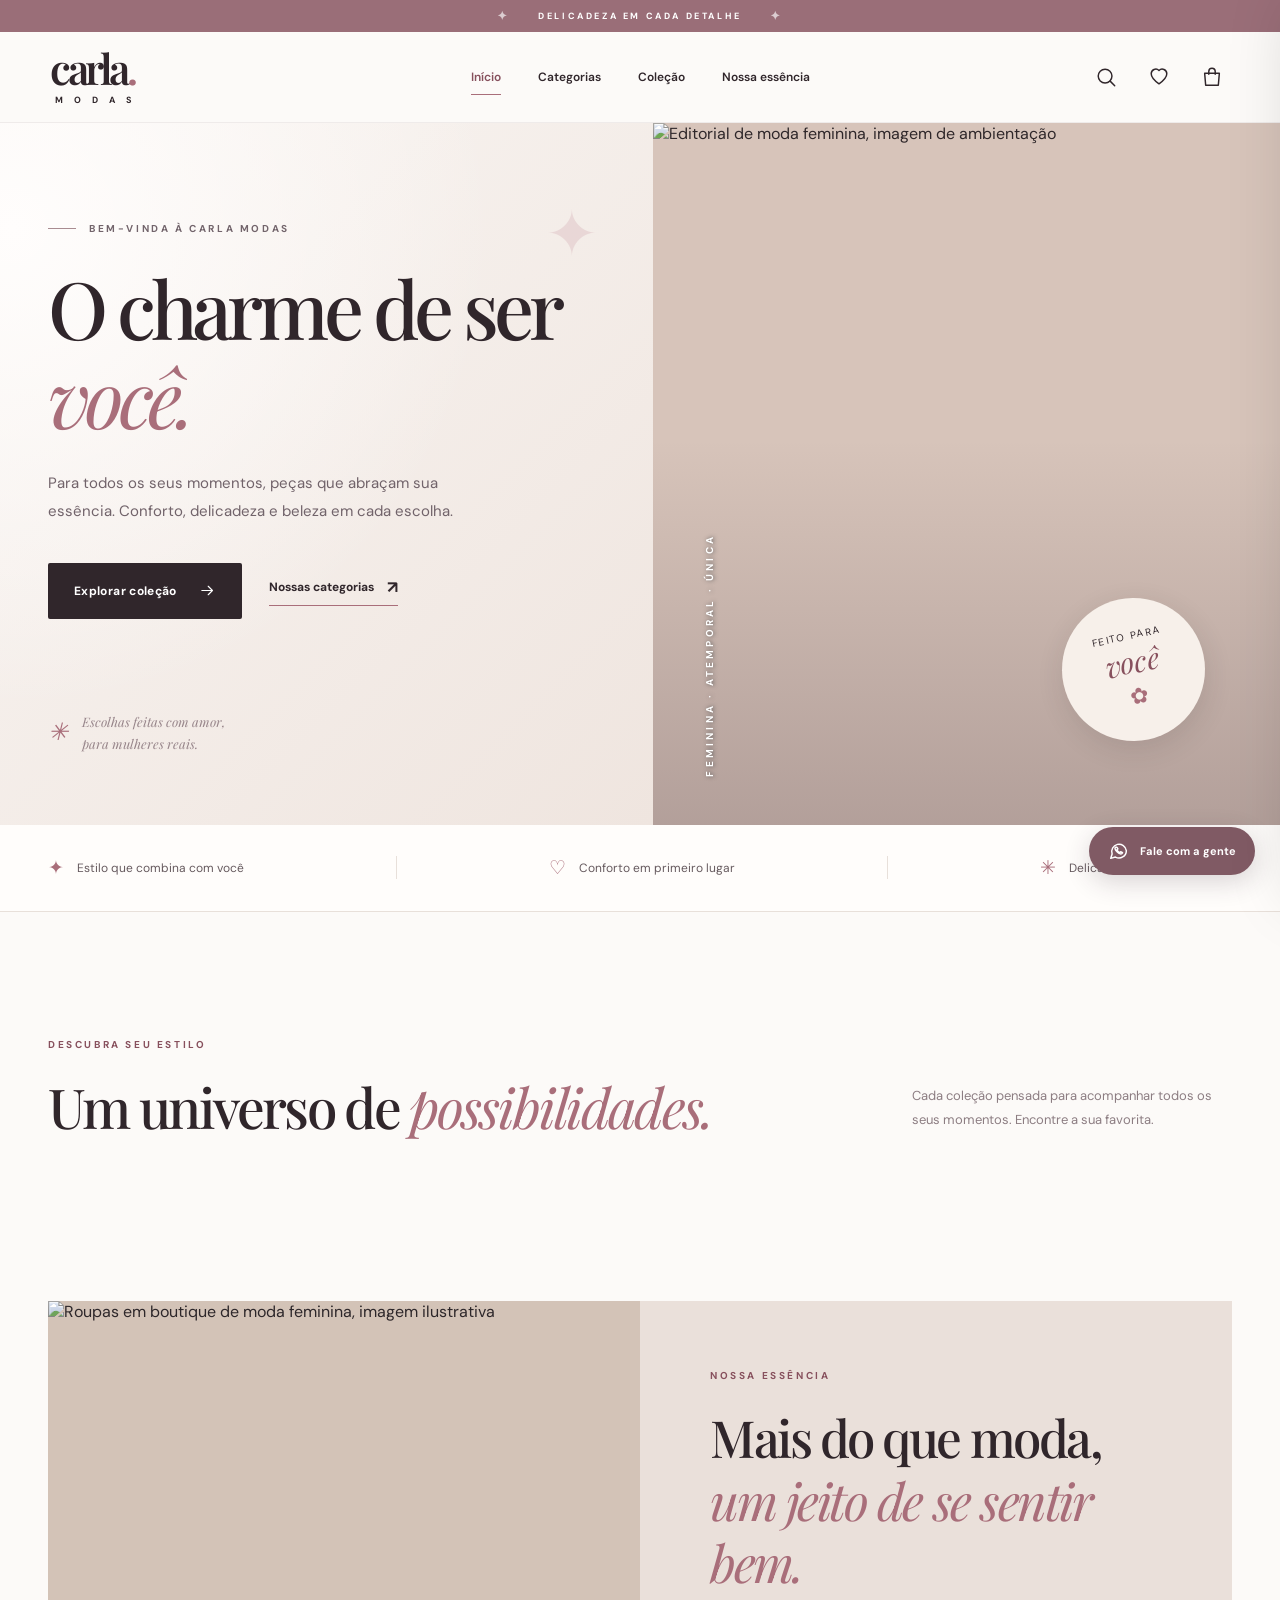
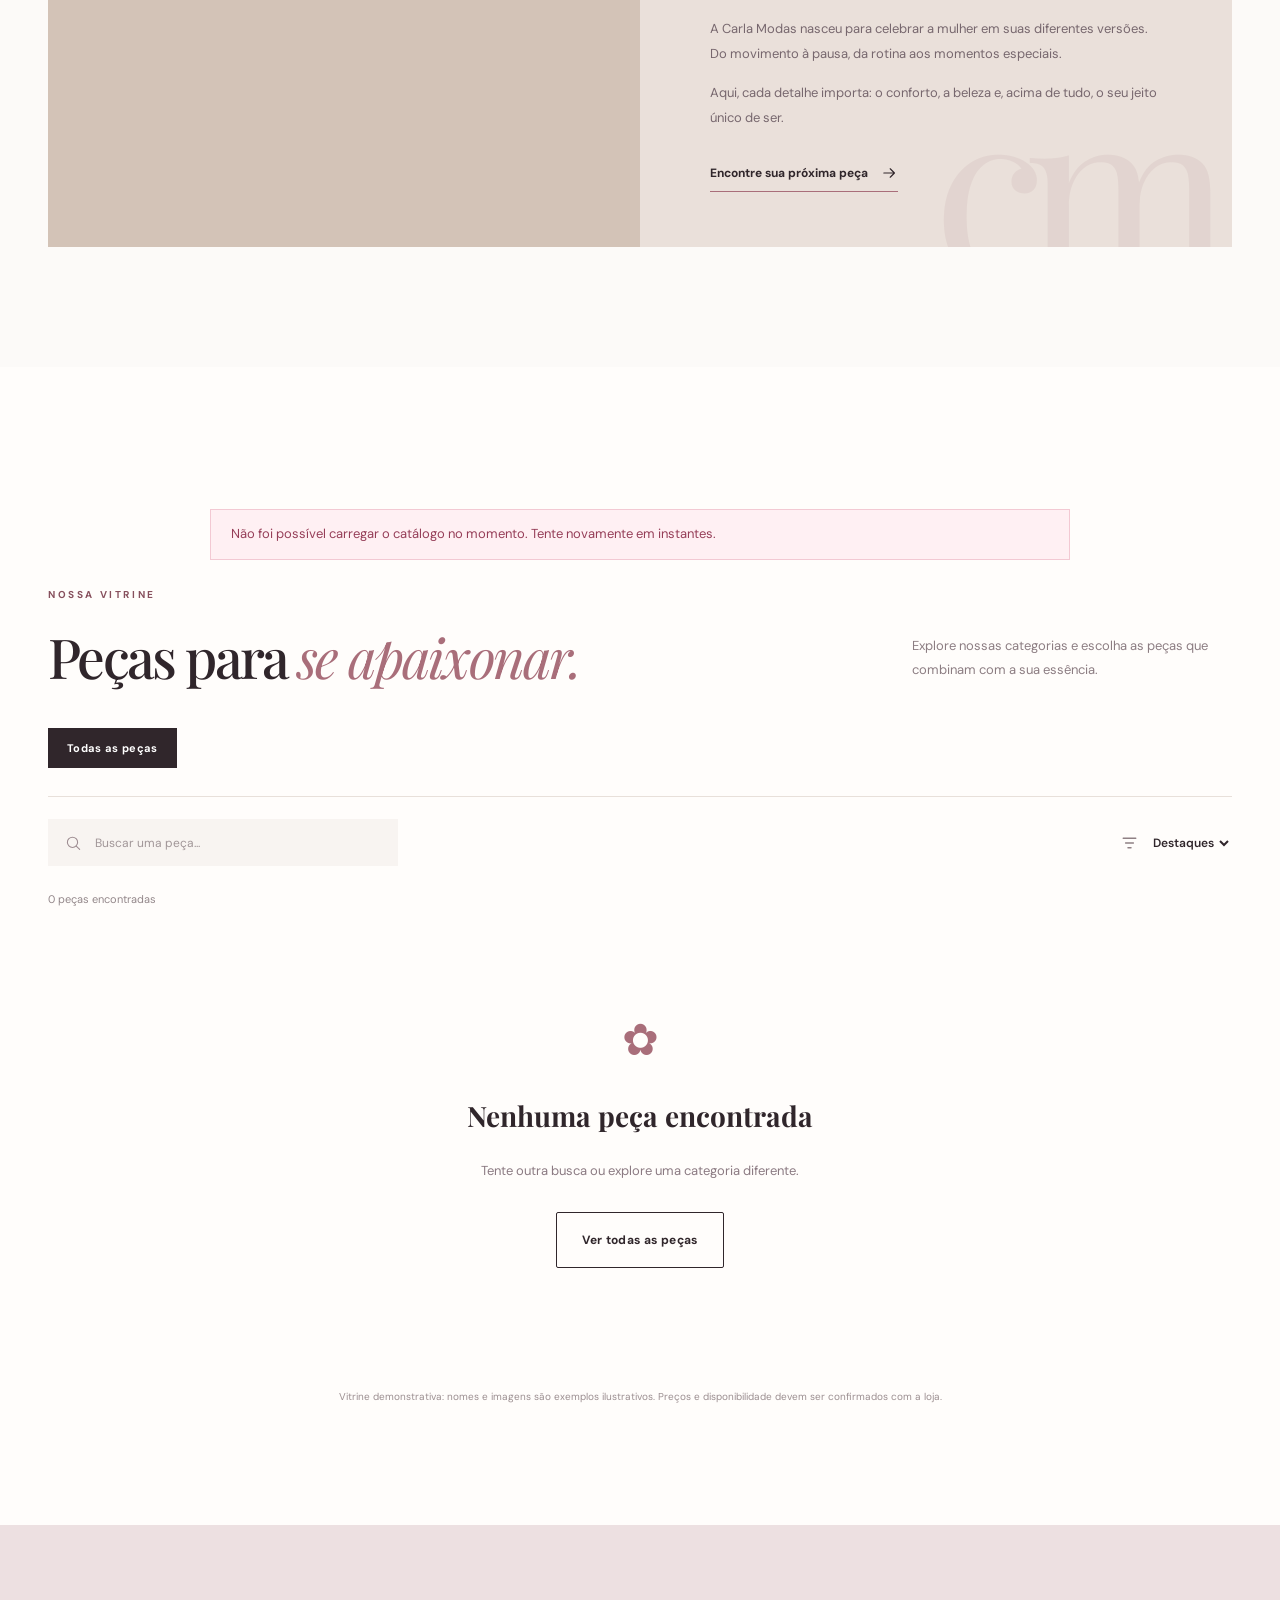
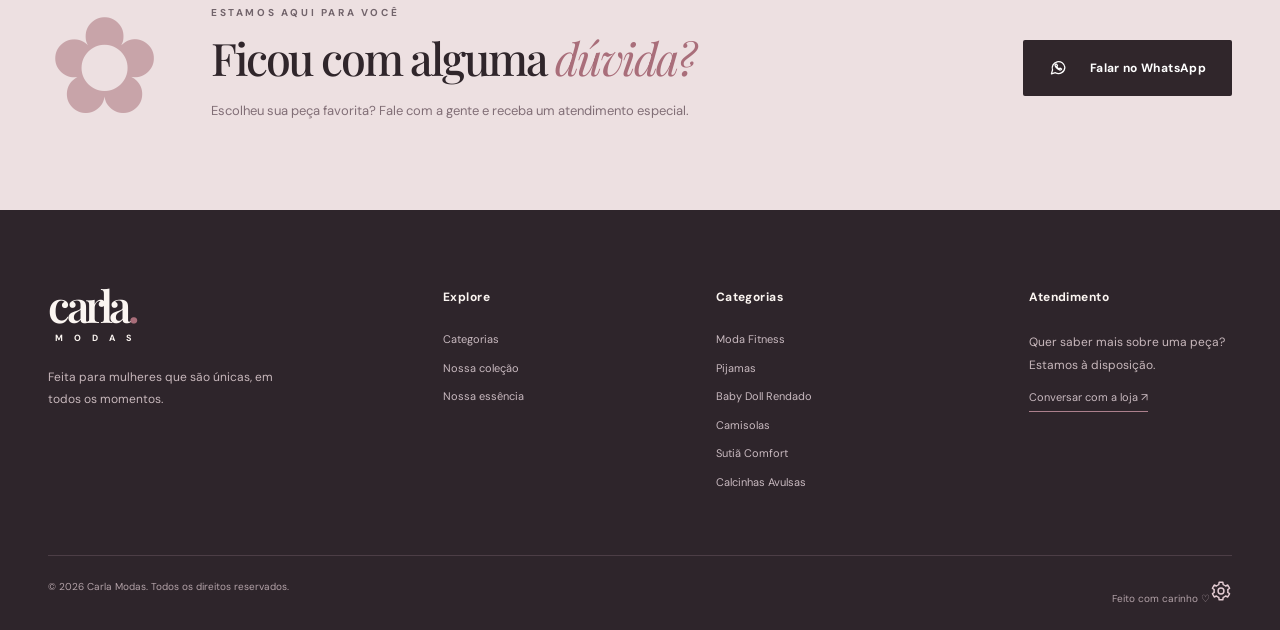
==== commit 213298fa: "feat: substitui link de admin por engrenagem discreta no rodape" ====
--- a/index.html
+++ b/index.html
@@ -145,7 +145,7 @@
       <div class="footer-group"><h4>Categorias</h4><a href="#colecao" data-footer-category="fitness">Moda Fitness</a><a href="#colecao" data-footer-category="pijamas">Pijamas</a><a href="#colecao" data-footer-category="baby-doll">Baby Doll Rendado</a><a href="#colecao" data-footer-category="camisolas">Camisolas</a><a href="#colecao" data-footer-category="sutias">Sutiã Comfort</a><a href="#colecao" data-footer-category="calcinhas">Calcinhas Avulsas</a></div>
       <div class="footer-group"><h4>Atendimento</h4><p>Quer saber mais sobre uma peça? Estamos à disposição.</p><button class="footer-contact" id="footerContactButton">Conversar com a loja ↗</button></div>
     </div>
-    <div class="container footer-bottom"><span>© <span id="currentYear"></span> Carla Modas. Todos os direitos reservados.</span><span>Feito com carinho ♡ <a class="admin-footer-link" href="/admin" aria-label="Área administrativa">· Administração</a></span></div>
+    <div class="container footer-bottom"><span>© <span id="currentYear"></span> Carla Modas. Todos os direitos reservados.</span><span class="footer-admin-tools"><span>Feito com carinho ♡</span><a class="admin-footer-link" href="/admin" aria-label="Abrir painel administrativo da Carla Modas" title="Painel administrativo"><svg aria-hidden="true" viewBox="0 0 24 24"><path d="M12 15.2a3.2 3.2 0 1 0 0-6.4 3.2 3.2 0 0 0 0 6.4Z"/><path d="M19.4 13.5a7.8 7.8 0 0 0 0-3l2-1.5-2-3.5-2.4 1a8.3 8.3 0 0 0-2.6-1.5L14 2.4h-4l-.4 2.6A8.3 8.3 0 0 0 7 6.5l-2.4-1-2 3.5 2 1.5a7.8 7.8 0 0 0 0 3l-2 1.5 2 3.5 2.4-1a8.3 8.3 0 0 0 2.6 1.5l.4 2.6h4l.4-2.6a8.3 8.3 0 0 0 2.6-1.5l2.4 1 2-3.5-2-1.5Z"/></svg></a></span></div>
   </footer>
 
   <button class="floating-contact" id="floatingContact" aria-label="Falar com a Carla Modas pelo WhatsApp"><svg><use href="#i-whatsapp"/></svg><span>Fale com a gente</span></button>
--- a/styles.css
+++ b/styles.css
@@ -14,3 +14,10 @@
 .page-overlay{position:fixed;inset:0;background:rgba(34,23,29,.46);z-index:100;backdrop-filter:blur(3px)}.bag-drawer{position:fixed;right:0;top:0;bottom:0;width:min(480px,100%);z-index:110;background:#fffcfa;transform:translateX(105%);transition:transform .3s cubic-bezier(.21,.65,.12,.98);display:flex;flex-direction:column;box-shadow:-15px 0 60px #0002}.bag-drawer.is-open{transform:translateX(0)}.drawer-header{display:flex;justify-content:space-between;align-items:flex-start;padding:35px 30px 26px;border-bottom:1px solid var(--line)}.drawer-header h2{font-size:29px;font-weight:500;font-family:var(--serif);margin:8px 0 0}.drawer-header h2 span{font-family:var(--sans);font-size:13px;color:#a58d92}.drawer-items{padding:25px 29px;overflow-y:auto;flex:1}.drawer-empty{text-align:center;padding:55px 10px;color:#9b8990}.drawer-empty svg{width:43px;height:43px;margin-bottom:15px}.drawer-empty h3{font:500 23px var(--serif);color:var(--ink)}.drawer-empty p{font-size:12px;line-height:1.8}.bag-item{display:flex;gap:15px;padding:16px 0;border-bottom:1px solid var(--line)}.bag-item img{width:84px;height:110px;object-fit:cover;background:#e9e1dd}.bag-item-info{flex:1}.bag-item-info strong{display:block;font:500 17px var(--serif);margin:5px 0 6px}.bag-item-info small{font-size:11px;color:#9d888e}.bag-item-bottom{display:flex;align-items:center;justify-content:space-between;margin-top:16px}.qty-control{display:inline-flex;border:1px solid var(--line);align-items:center}.qty-control button{border:0;background:none;width:27px;height:28px}.qty-control span{font-size:12px;width:24px;text-align:center}.remove-item{background:none;border:0;color:#a08089;text-decoration:underline;font-size:11px}.drawer-footer{padding:23px 30px 30px;background:#f7f0ed}.drawer-footer p{color:#8d7b80;line-height:1.7;font-size:11px;margin:0 0 18px}.drawer-submit{width:100%;gap:12px}.drawer-copy{border:0;background:none;display:block;text-decoration:underline;margin:15px auto 0;font-size:11px;color:#7f666f}
 .product-dialog{border:0;padding:0;width:min(900px,calc(100% - 32px));max-width:900px;max-height:min(90vh,840px);background:#fffcfa;box-shadow:0 20px 110px #22131944;overflow:auto}.product-dialog::backdrop{background:rgba(35,20,29,.67);backdrop-filter:blur(4px)}.modal-inner{display:grid;grid-template-columns:48% 52%;min-height:470px}.modal-image{position:relative;min-height:470px;background:#eee2dc}.modal-image img{height:100%;width:100%;object-fit:cover}.modal-image small{position:absolute;bottom:13px;left:15px;padding:7px 10px;background:#fffdfbe3;font-size:10px;color:#8b777e}.modal-copy{padding:59px 48px 45px;display:flex;flex-direction:column;align-items:flex-start}.modal-close{position:absolute;top:16px;right:16px;z-index:1;background:#fffaf7;border:0;width:38px;height:38px;border-radius:50%;display:grid;place-items:center}.modal-close svg{width:18px}.modal-copy h2{font:500 38px/1.2 var(--serif);letter-spacing:-.035em;margin:15px 0}.modal-copy p{font-size:13px;color:#8b7b7f;line-height:1.9}.modal-price{color:var(--rose-dark);font-size:16px;font-weight:700}.modal-options{margin-top:26px;width:100%}.modal-options label{font-size:11px;font-weight:700;display:block;margin-bottom:10px}.size-options{display:flex;gap:8px;flex-wrap:wrap}.size-option{border:1px solid #ded2d2;background:none;padding:11px 15px;min-width:44px;font-size:12px}.size-option.selected{color:white;border-color:var(--ink);background:var(--ink)}.modal-footnote{font-size:10px;color:#ad9da1;margin:12px 0 20px}.modal-add{width:100%;margin-top:auto}.toast{position:fixed;z-index:200;bottom:25px;left:50%;transform:translate(-50%,120px);opacity:0;pointer-events:none;background:#32292d;color:white;padding:14px 22px;font-size:12px;line-height:1.4;max-width:min(90vw,480px);text-align:center;transition:transform .25s,opacity .25s;box-shadow:0 12px 34px #0002}.toast.visible{transform:translate(-50%,0);opacity:1}
 @media(min-width:1500px){.hero-copy-inner{padding-left:calc((100vw - 1340px)/2)}}@media(max-width:1180px){.desktop-nav{gap:20px}.container{width:min(100% - 64px,1340px)}.hero-copy-inner{padding:70px 45px}.hero h1{font-size:clamp(58px,6vw,80px)}.hero-signature{margin-top:55px}.editorial-copy{padding:50px}.footer-top{gap:40px}}@media(max-width:900px){.header-content{height:74px}.mobile-menu-button{display:inline-grid;grid-column:1;grid-row:1;justify-self:start}.site-header .logo{grid-column:2;justify-self:center}.desktop-nav{display:none}.header-actions{gap:3px}.header-actions #searchButton{display:none}.mobile-nav{display:flex;flex-direction:column;padding:10px 24px 24px;border-top:1px solid var(--line)}.mobile-nav a{padding:13px 8px;border-bottom:1px solid var(--line);font-size:13px}.hero{grid-template-columns:1fr 1fr;min-height:520px}.hero-visual{min-height:520px}.hero-copy-inner{padding:50px 32px}.hero h1{font-size:clamp(48px,7vw,70px)}.hero-copy p{font-size:13px}.hero-badge{width:120px;height:120px;right:6%}.qualities-content{gap:12px}.qualities-content>div{font-size:10px;gap:6px}.section{padding-top:90px;padding-bottom:90px}.category-card h3{font-size:25px}.editorial{min-height:470px}.editorial-image{min-height:470px}.editorial-copy{padding:35px}.editorial h2{font-size:39px}.product-grid{grid-template-columns:repeat(3,minmax(0,1fr))}.footer-top{grid-template-columns:1.4fr 1fr 1fr;gap:32px}.footer-group:last-child{grid-column:1/-1}.contact-bloom{display:none}}@media(max-width:680px){.container{width:calc(100% - 34px)}.announcement{font-size:8px;letter-spacing:.2em;gap:16px}.header-content{height:67px;gap:5px}.logo-main{font-size:32px}.logo-sub{font-size:7px;margin-top:5px}.icon-button{width:36px;height:36px}.icon-button svg{width:20px}.header-actions{gap:0}.hero{display:flex;flex-direction:column-reverse;max-height:none;min-height:0}.hero-visual{min-height:0;height:370px}.hero-visual>img{object-position:center 33%}.hero-badge{width:100px;height:100px;right:8%;bottom:8%}.hero-badge strong{font-size:24px}.hero-side-label{bottom:19px;left:20px;font-size:8px}.hero-copy-inner{padding:43px 27px 34px}.hero h1{font-size:clamp(49px,13vw,73px);margin:17px 0}.hero-copy p{font-size:13px;max-width:420px;margin-top:10px}.hero-actions{margin-top:26px;gap:22px}.hero-actions .button{min-height:49px;padding:14px 17px}.hero-actions .text-link{font-size:11px}.hero-signature{margin-top:33px}.hero-copy:after{font-size:40px;right:22px;top:22px}.qualities-content{height:auto;padding-top:17px;padding-bottom:17px;flex-wrap:wrap;justify-content:center;gap:9px 15px}.qualities-content>div{font-size:10px}.quality-separator{display:none}.section{padding-top:70px;padding-bottom:70px}.section-heading{display:block;margin-bottom:27px}.section-heading h2{font-size:41px;margin-top:13px}.section-heading>p{margin-top:18px;font-size:12px}.category-grid{grid-template-columns:repeat(2,minmax(0,1fr));gap:10px}.category-card{aspect-ratio:1/1.28}.category-card-content{left:15px;right:12px;bottom:16px}.category-card h3{font-size:22px}.category-overline{font-size:8px;letter-spacing:.1em}.category-arrow{width:29px;height:29px;flex-basis:29px}.category-arrow svg{width:14px}.editorial{display:block;width:100%}.editorial-image{min-height:0;height:300px}.editorial-copy{padding:50px 28px 64px}.editorial h2{font-size:41px}.editorial-decoration{font-size:160px;bottom:-35px}.catalog-section{margin-top:0}.catalog-heading{margin-bottom:27px}.filters-scroll{margin-right:-17px}.filter-pill{font-size:10px;padding:11px 14px}.catalog-search-sort{align-items:stretch;gap:10px}.search-field{min-width:0;flex:1;width:auto;padding:0 10px}.search-field input{font-size:11px}.sort-label{flex:0 0 auto}.sort-label svg{display:none}.sort-label select{max-width:108px;font-size:10px}.product-grid{grid-template-columns:repeat(2,minmax(0,1fr));gap:25px 11px}.product-image-wrap{aspect-ratio:3/4.1}.product-tag{top:8px;left:8px;padding:6px 7px;font-size:8px}.favorite-button{width:29px;height:29px;top:7px;right:7px}.favorite-button svg{width:16px}.product-view{display:none}.product-details{padding-top:12px}.product-name{font-size:17px;margin:5px 0}.product-category{font-size:9px}.product-price{font-size:11px}.product-hint{font-size:9px}.contact-strip-inner{display:block;padding-top:49px;padding-bottom:50px}.contact-strip h2{font-size:42px}.contact-strip .button{margin-top:15px}.footer-top{grid-template-columns:1fr 1fr;gap:38px 22px;padding-top:54px;padding-bottom:55px}.footer-brand{grid-column:1/-1}.footer-group:last-child{grid-column:1/-1}.footer-bottom{flex-direction:column;gap:10px;font-size:10px}.floating-contact{right:14px;bottom:14px;padding:13px;border-radius:50%;width:49px;height:49px;justify-content:center}.floating-contact span{display:none}.floating-contact svg{width:24px}.modal-inner{display:block}.modal-image{min-height:0;height:300px}.modal-copy{padding:30px 25px 35px}.modal-copy h2{font-size:32px}.modal-copy p{margin:9px 0}.modal-options{margin-top:16px}.product-dialog{max-height:93vh}.drawer-header{padding:28px 20px 21px}.drawer-items{padding:20px}.drawer-footer{padding:18px 20px 24px}}@media(max-width:390px){.header-actions .favorite-header{display:none}.hero-visual{height:300px}.category-card h3{font-size:19px}.hero h1{font-size:48px}}@media(prefers-reduced-motion:reduce){*,*:before,*:after{scroll-behavior:auto!important;transition-duration:.01ms!important;animation-duration:.01ms!important}}
+
+/* Identidade visual administravel e alertas de sincronizacao */
+.brand-logo-image{max-height:76px;max-width:165px;width:auto;height:auto;object-fit:contain;background:#080808;border-radius:3px}
+.footer-logo .brand-logo-image{max-height:86px;max-width:175px}
+.catalog-error{margin:22px auto;padding:14px 20px;max-width:860px;color:#963e58;background:#fff0f3;border:1px solid #f3c9d3;font-size:13px;line-height:1.6}
+.admin-footer-link{color:#e5cdd4;font-size:10px;text-decoration:underline;text-underline-offset:3px}
+@media(max-width:680px){.brand-logo-image{max-height:58px;max-width:130px}}
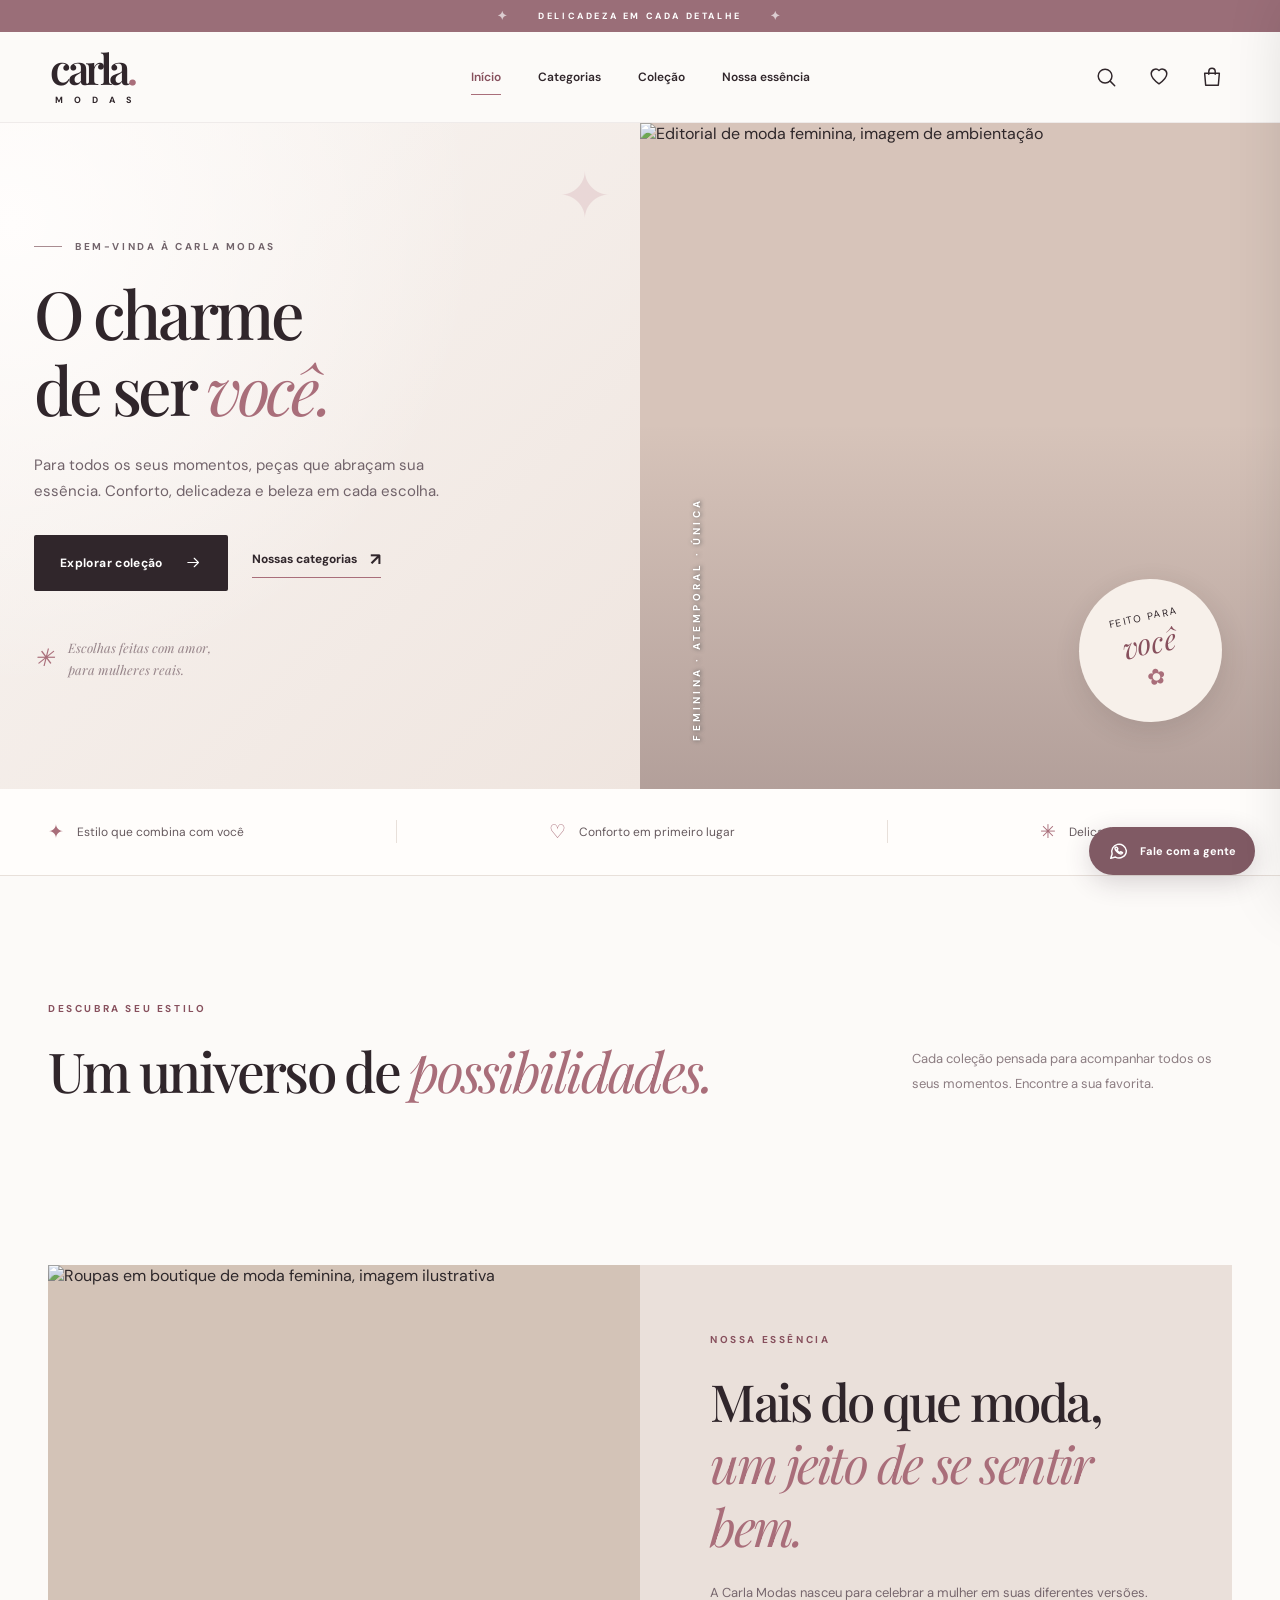
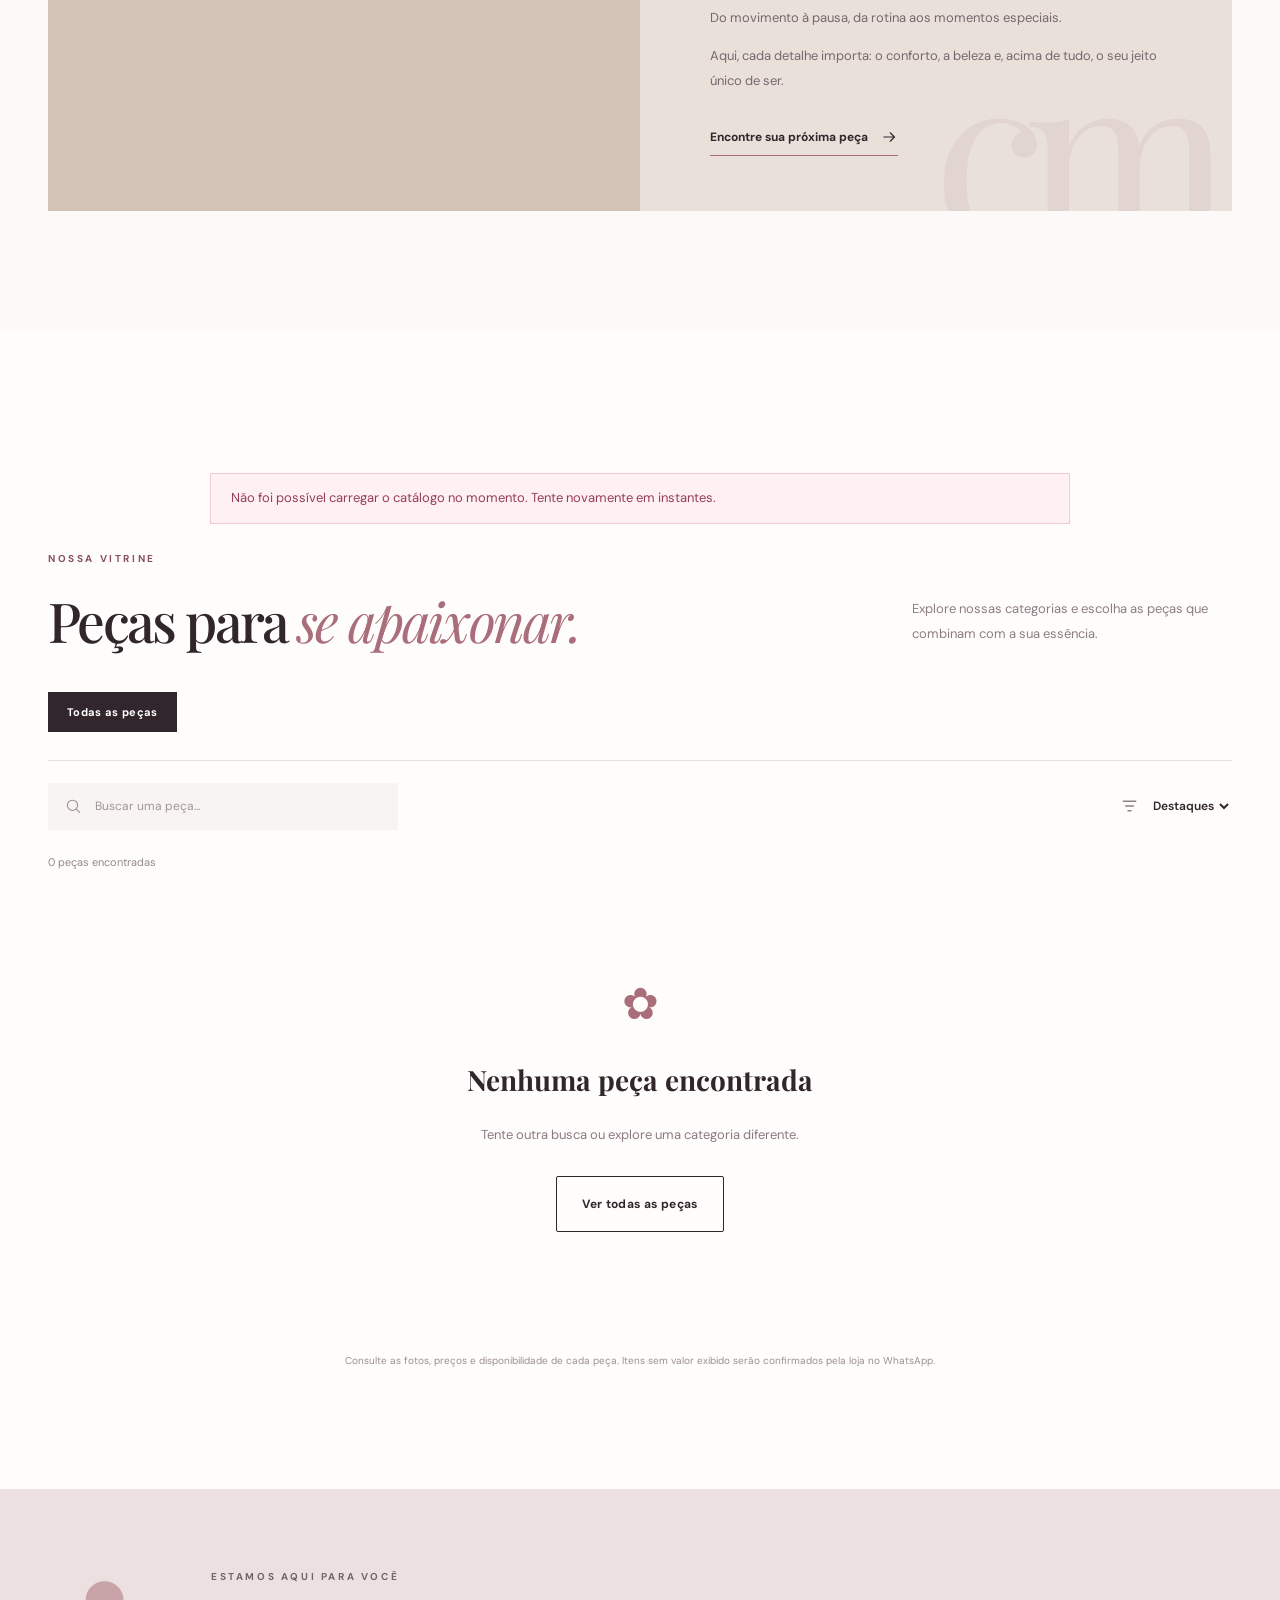
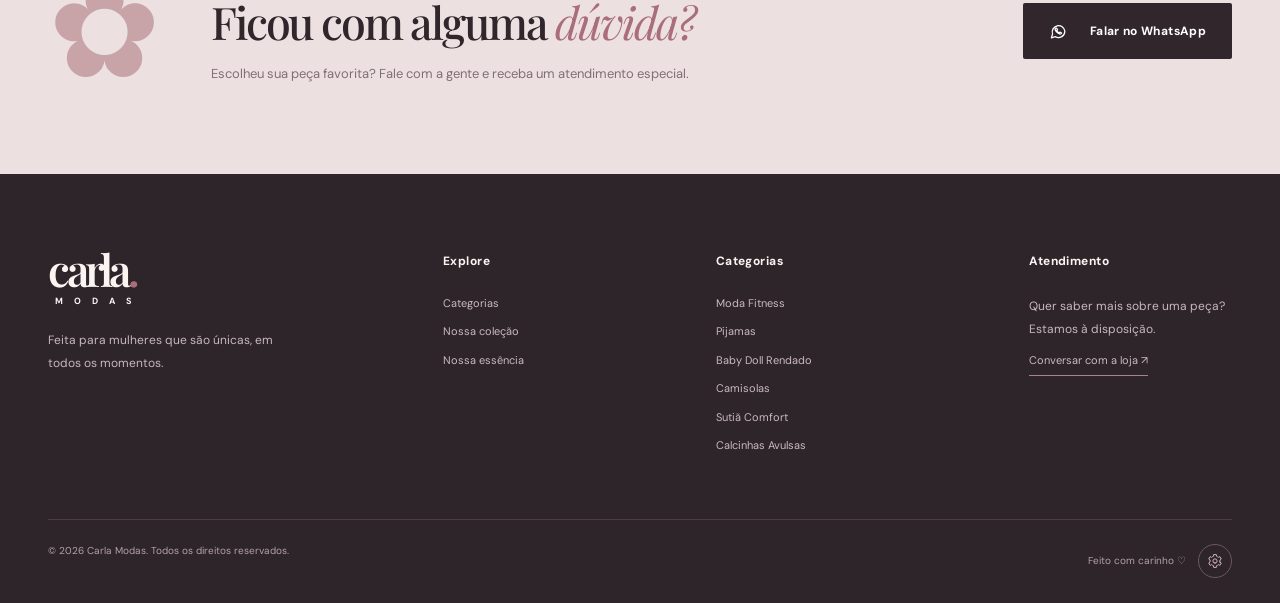
==== commit c3666392: "feat: checkout em duas etapas, continuar comprando e sacola fixa no celular" ====
--- a/index.html
+++ b/index.html
@@ -126,7 +126,7 @@
         <div class="catalog-meta"><span id="resultsCount" aria-live="polite"></span><button id="clearFilters" class="clear-filters" hidden>Limpar filtros ×</button></div>
         <div class="product-grid" id="productGrid"></div>
         <div class="empty-state" id="emptyState" hidden><span>✿</span><h3>Nenhuma peça encontrada</h3><p>Tente outra busca ou explore uma categoria diferente.</p><button class="button button-outline" id="resetSearch">Ver todas as peças</button></div>
-        <p class="catalog-disclaimer">Vitrine demonstrativa: nomes e imagens são exemplos ilustrativos. Preços e disponibilidade devem ser confirmados com a loja.</p>
+        <p class="catalog-disclaimer">Consulte as fotos, preços e disponibilidade de cada peça. Itens sem valor exibido serão confirmados pela loja no WhatsApp.</p>
       </div>
     </section>
 
@@ -148,12 +148,33 @@
     <div class="container footer-bottom"><span>© <span id="currentYear"></span> Carla Modas. Todos os direitos reservados.</span><span class="footer-admin-tools"><span>Feito com carinho ♡</span><a class="admin-footer-link" href="/admin" aria-label="Abrir painel administrativo da Carla Modas" title="Painel administrativo"><svg aria-hidden="true" viewBox="0 0 24 24"><path d="M12 15.2a3.2 3.2 0 1 0 0-6.4 3.2 3.2 0 0 0 0 6.4Z"/><path d="M19.4 13.5a7.8 7.8 0 0 0 0-3l2-1.5-2-3.5-2.4 1a8.3 8.3 0 0 0-2.6-1.5L14 2.4h-4l-.4 2.6A8.3 8.3 0 0 0 7 6.5l-2.4-1-2 3.5 2 1.5a7.8 7.8 0 0 0 0 3l-2 1.5 2 3.5 2.4-1a8.3 8.3 0 0 0 2.6 1.5l.4 2.6h4l.4-2.6a8.3 8.3 0 0 0 2.6-1.5l2.4 1 2-3.5-2-1.5Z"/></svg></a></span></div>
   </footer>
 
+  <button class="sticky-cart" id="stickyCart" aria-label="Abrir carrinho" hidden><svg><use href="#i-bag"/></svg><span><strong>Ver minha sacola</strong><small id="stickyCartDetail">1 peça</small></span><strong class="sticky-total" id="stickyCartTotal"></strong><span class="sticky-arrow">→</span></button>
   <button class="floating-contact" id="floatingContact" aria-label="Falar com a Carla Modas pelo WhatsApp"><svg><use href="#i-whatsapp"/></svg><span>Fale com a gente</span></button>
   <div class="page-overlay" id="pageOverlay" hidden></div>
   <aside class="bag-drawer" id="bagDrawer" role="dialog" aria-modal="true" aria-label="Minha seleção" aria-hidden="true">
     <div class="drawer-header"><div><span class="eyebrow rose">SUAS ESCOLHAS</span><h2>Minha seleção <span id="drawerCount">(0)</span></h2></div><button class="icon-button" id="closeBag" aria-label="Fechar seleção"><svg><use href="#i-close"/></svg></button></div>
     <div class="drawer-items" id="bagItems"></div>
-    <div class="drawer-footer"><p>Os valores e a disponibilidade são confirmados diretamente com a loja.</p><button class="button button-dark drawer-submit" id="sendBag"><svg><use href="#i-whatsapp"/></svg> Consultar no WhatsApp</button><button class="drawer-copy" id="copyBag">Copiar minha lista</button></div>
+    <div class="drawer-footer">
+      <div id="cartActions">
+        <div class="bag-summary" id="bagSummary" aria-live="polite"></div>
+        <button class="button button-dark drawer-submit" id="sendBag"><svg><use href="#i-bag"/></svg> Finalizar pedido <span aria-hidden="true">→</span></button>
+        <button class="button button-outline drawer-secondary" id="keepShopping">Continuar comprando</button>
+        <button class="drawer-copy" id="copyBag">Copiar lista do pedido</button>
+      </div>
+      <div id="checkoutActions" hidden>
+        <button class="checkout-back" id="backToBag">← Voltar ao carrinho</button>
+        <h3 class="checkout-title">Quase lá! ♡</h3>
+        <p class="checkout-lead">Confira sua seleção e envie o pedido pronto para a loja.</p>
+        <div id="checkoutSummary" class="checkout-summary" aria-live="polite"></div>
+        <label class="checkout-field">Seu nome <span>(opcional)</span><input id="customerName" type="text" autocomplete="name" maxlength="100" placeholder="Como podemos chamar você?"></label>
+        <label class="checkout-field">Como prefere receber?
+          <select id="orderFulfillment"><option value="combinar">Combinar com a loja</option><option value="entrega">Consultar entrega</option><option value="retirada">Retirar na loja</option></select>
+        </label>
+        <label class="checkout-field">Observações <span>(opcional)</span><textarea id="orderNote" rows="2" maxlength="400" placeholder="Cor desejada, preferência ou dúvida..."></textarea></label>
+        <button class="button button-dark drawer-submit checkout-final" id="confirmWhatsApp"><svg><use href="#i-whatsapp"/></svg> Enviar pelo WhatsApp</button>
+        <p class="checkout-disclaimer">O WhatsApp será aberto com as peças e valores preenchidos. A loja confirma disponibilidade, entrega e pagamento.</p>
+      </div>
+    </div>
   </aside>
   <dialog class="product-dialog" id="productDialog" aria-label="Detalhes do produto"><div id="productDialogContent"></div></dialog>
   <div class="toast" id="toast" role="status" aria-live="polite"></div>
--- a/styles.css
+++ b/styles.css
@@ -19,5 +19,154 @@
 .brand-logo-image{max-height:76px;max-width:165px;width:auto;height:auto;object-fit:contain;background:#080808;border-radius:3px}
 .footer-logo .brand-logo-image{max-height:86px;max-width:175px}
 .catalog-error{margin:22px auto;padding:14px 20px;max-width:860px;color:#963e58;background:#fff0f3;border:1px solid #f3c9d3;font-size:13px;line-height:1.6}
-.admin-footer-link{color:#e5cdd4;font-size:10px;text-decoration:underline;text-underline-offset:3px}
+.footer-admin-tools{display:inline-flex;gap:12px;align-items:center}
+.admin-footer-link{display:inline-grid;place-items:center;width:34px;height:34px;color:#cdb0b9;border:1px solid #6c5661;border-radius:50%;transition:background .2s,color .2s,transform .2s}
+.admin-footer-link:hover,.admin-footer-link:focus-visible{background:#6c4c5c;color:#fff;transform:rotate(28deg)}
+.admin-footer-link svg{width:16px;height:16px;fill:none;stroke:currentColor;stroke-width:1.5;stroke-linecap:round;stroke-linejoin:round}
+
 @media(max-width:680px){.brand-logo-image{max-height:58px;max-width:130px}}
+
+
+/* ================================================================
+   CORRECAO DE ENQUADRAMENTO — TOPO E PRIMEIRO BANNER
+   Conteudo dentro da area visivel, sem cortes ou desalinhamentos.
+   Os estilos finais substituem medidas antigas do banner.
+   ================================================================ */
+html, body { max-width: 100%; }
+.site-header { width: 100%; }
+.header-content {
+  grid-template-columns: minmax(155px, 1fr) auto minmax(155px, 1fr);
+  min-width: 0;
+}
+.site-header .logo, .desktop-nav, .header-actions { min-width: 0; }
+
+/* Desktop: altura flexivel e colunas simetricas; fotografia sempre preenche a coluna */
+.hero {
+  display: grid;
+  grid-template-columns: minmax(0, 1fr) minmax(0, 1fr);
+  min-height: clamp(570px, 52vw, 700px);
+  max-height: none;
+  width: 100%;
+  overflow: hidden;
+}
+.hero-copy {
+  min-width: 0;
+  display: flex;
+  justify-content: center;
+  align-items: center;
+}
+.hero-copy-inner {
+  box-sizing: border-box;
+  width: 100%;
+  max-width: 700px;
+  margin: 0 auto;
+  padding: 52px clamp(32px, 4.5vw, 78px) 52px max(34px, calc((100vw - 1340px) / 2));
+}
+.hero h1 {
+  font-size: clamp(52px, 5.2vw, 82px);
+  line-height: 1.15;
+  letter-spacing: -.055em;
+  margin: 22px 0 24px;
+  text-wrap: balance;
+}
+.hero-copy p {
+  max-width: 440px;
+  margin: 0;
+  line-height: 1.75;
+}
+.hero-actions { margin-top: 30px; gap: 18px 24px; }
+.hero-signature { margin-top: 46px; }
+.hero-visual {
+  position: relative;
+  min-height: 0;
+  height: auto;
+  min-width: 0;
+  overflow: hidden;
+}
+.hero-visual > img {
+  position: absolute;
+  inset: 0;
+  width: 100%;
+  height: 100%;
+  object-fit: cover;
+  object-position: center 32%;
+}
+.hero-visual-shade { pointer-events: none; }
+.hero-badge { right: 9%; bottom: 10%; }
+.hero-copy:after { right: 28px; top: 32px; }
+
+/* Tablet: a foto passa para cima e o texto ganha a largura inteira. */
+@media (max-width: 980px) {
+  .hero {
+    display: flex;
+    flex-direction: column-reverse;
+    min-height: 0;
+    max-height: none;
+  }
+  .hero-copy { width: 100%; }
+  .hero-copy-inner {
+    max-width: 760px;
+    margin-inline: auto;
+    padding: 46px 38px;
+  }
+  .hero h1 { font-size: clamp(48px, 6.8vw, 70px); }
+  .hero-copy p { max-width: 570px; }
+  .hero-signature { margin-top: 31px; }
+  .hero-visual {
+    width: 100%;
+    height: clamp(310px, 44vw, 440px);
+    flex: 0 0 auto;
+  }
+  .hero-visual > img { object-position: center 31%; }
+  .hero-side-label { left: 28px; bottom: 27px; }
+  .hero-badge { width: 116px; height: 116px; bottom: 11%; right: 7%; }
+}
+@media (max-width: 900px) {
+  .header-content {
+    grid-template-columns: minmax(0, 1fr) auto minmax(0, 1fr);
+  }
+}
+/* Celular: foto sem deformar, botoes com quebra natural, sem texto cortado. */
+@media (max-width: 680px) {
+  .hero-visual {
+    width: 100%;
+    height: clamp(285px, 86vw, 380px);
+  }
+  .hero-visual > img { object-position: center 29%; }
+  .hero-copy-inner {
+    width: 100%;
+    max-width: none;
+    padding: 36px 24px 38px;
+  }
+  .hero h1 {
+    font-size: clamp(43px, 10.8vw, 63px);
+    line-height: 1.13;
+    letter-spacing: -.05em;
+    margin: 17px 0 18px;
+  }
+  .hero-copy p { font-size: 13px; line-height: 1.7; }
+  .hero-actions {
+    display: flex;
+    flex-wrap: wrap;
+    align-items: center;
+    gap: 18px 23px;
+    margin-top: 24px;
+  }
+  .hero-signature { margin-top: 31px; }
+  .hero-copy:after { top: 17px; right: 21px; font-size: 36px; }
+  .hero-badge {
+    width: 98px;
+    height: 98px;
+    bottom: 9%;
+    right: 6%;
+  }
+  .hero-side-label { left: 18px; bottom: 18px; }
+}
+/* Celulares compactos: evita botao e chamada competindo por largura. */
+@media (max-width: 380px) {
+  .hero h1 { font-size: clamp(39px, 11vw, 45px); }
+  .hero-copy-inner { padding-inline: 21px; }
+  .hero-actions { gap: 17px; }
+  .hero-actions .button { width: 100%; }
+  .hero-visual { height: 290px; }
+}
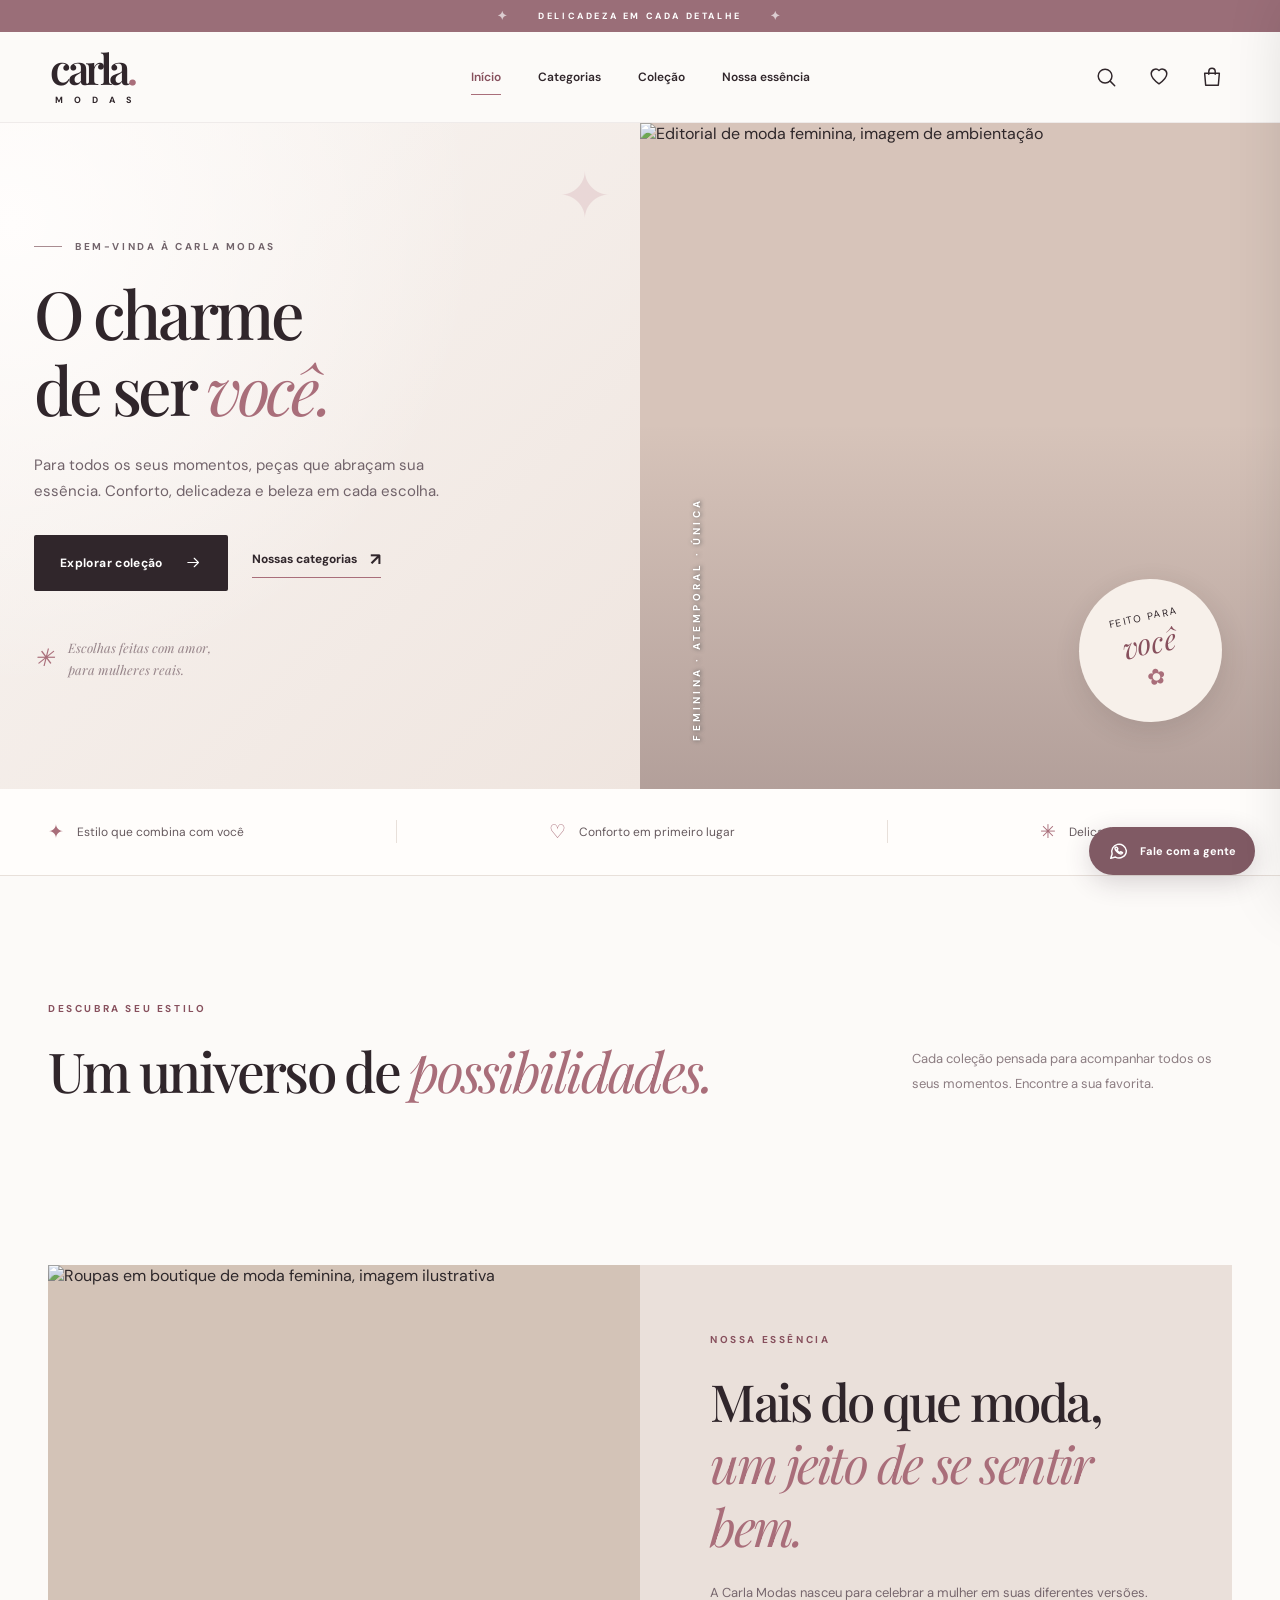
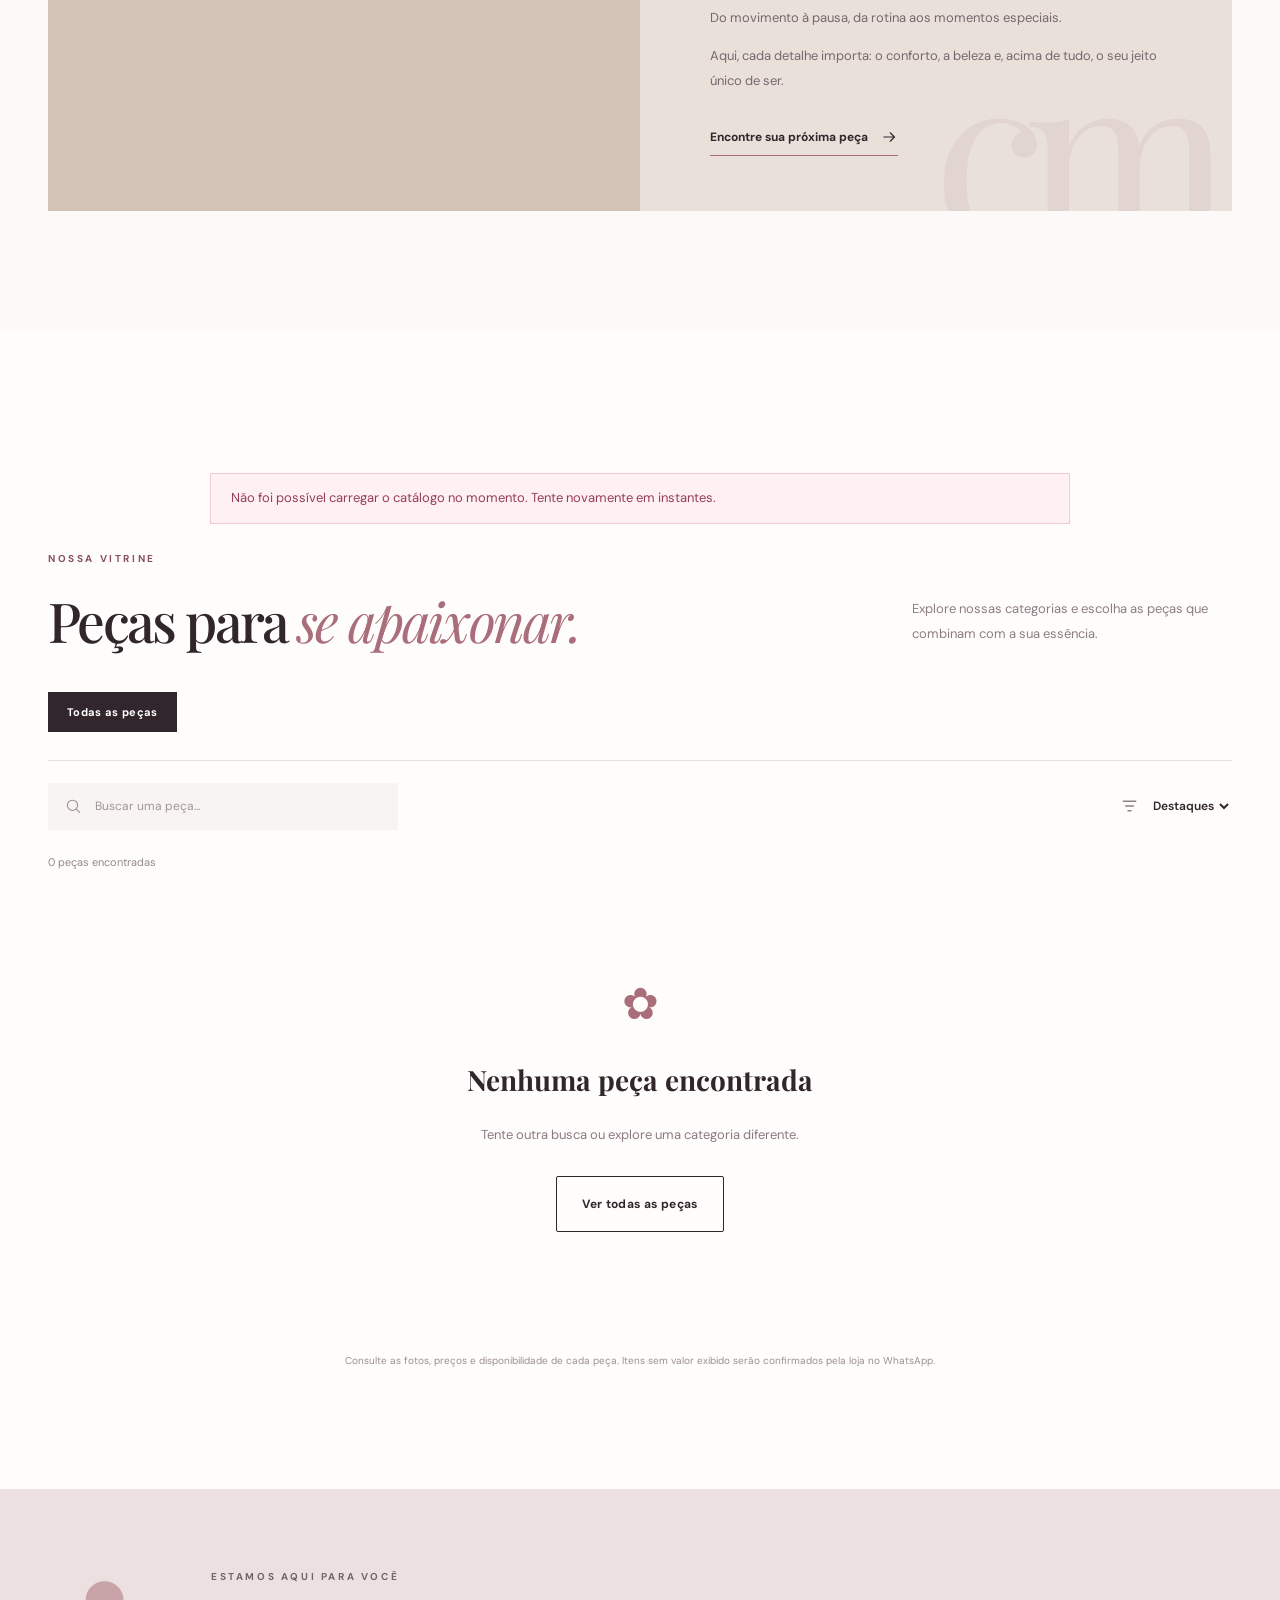
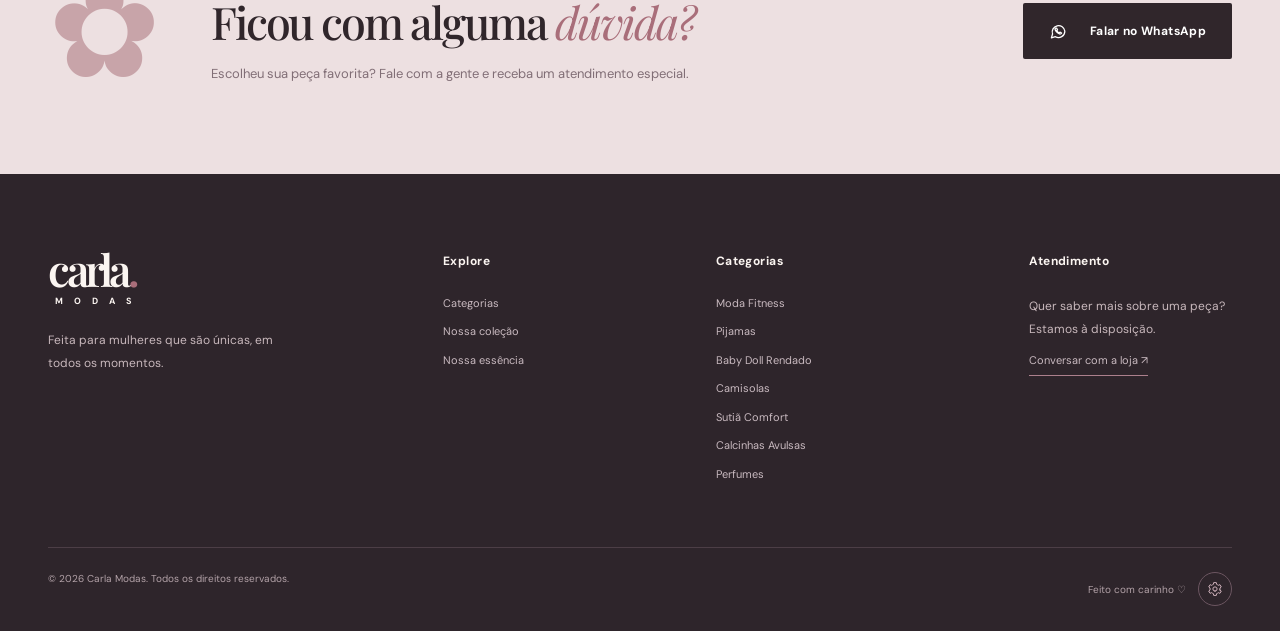
==== commit da1c9f1f: "feat: exibe nova categoria Perfumes" ====
--- a/index.html
+++ b/index.html
@@ -142,7 +142,7 @@
     <div class="container footer-top">
       <div class="footer-brand"><a class="logo footer-logo" href="#topo"><span class="logo-main">carla<span class="logo-dot">.</span></span><span class="logo-sub">M O D A S</span></a><p>Feita para mulheres que são únicas, em todos os momentos.</p><div class="footer-social"><a id="instagramLink" href="#" aria-label="Instagram da Carla Modas" hidden><svg><use href="#i-instagram"/></svg></a></div></div>
       <div class="footer-group"><h4>Explore</h4><a href="#categorias">Categorias</a><a href="#colecao">Nossa coleção</a><a href="#sobre">Nossa essência</a></div>
-      <div class="footer-group"><h4>Categorias</h4><a href="#colecao" data-footer-category="fitness">Moda Fitness</a><a href="#colecao" data-footer-category="pijamas">Pijamas</a><a href="#colecao" data-footer-category="baby-doll">Baby Doll Rendado</a><a href="#colecao" data-footer-category="camisolas">Camisolas</a><a href="#colecao" data-footer-category="sutias">Sutiã Comfort</a><a href="#colecao" data-footer-category="calcinhas">Calcinhas Avulsas</a></div>
+      <div class="footer-group"><h4>Categorias</h4><a href="#colecao" data-footer-category="fitness">Moda Fitness</a><a href="#colecao" data-footer-category="pijamas">Pijamas</a><a href="#colecao" data-footer-category="baby-doll">Baby Doll Rendado</a><a href="#colecao" data-footer-category="camisolas">Camisolas</a><a href="#colecao" data-footer-category="sutias">Sutiã Comfort</a><a href="#colecao" data-footer-category="calcinhas">Calcinhas Avulsas</a><a href="#colecao" data-footer-category="perfumes">Perfumes</a></div>
       <div class="footer-group"><h4>Atendimento</h4><p>Quer saber mais sobre uma peça? Estamos à disposição.</p><button class="footer-contact" id="footerContactButton">Conversar com a loja ↗</button></div>
     </div>
     <div class="container footer-bottom"><span>© <span id="currentYear"></span> Carla Modas. Todos os direitos reservados.</span><span class="footer-admin-tools"><span>Feito com carinho ♡</span><a class="admin-footer-link" href="/admin" aria-label="Abrir painel administrativo da Carla Modas" title="Painel administrativo"><svg aria-hidden="true" viewBox="0 0 24 24"><path d="M12 15.2a3.2 3.2 0 1 0 0-6.4 3.2 3.2 0 0 0 0 6.4Z"/><path d="M19.4 13.5a7.8 7.8 0 0 0 0-3l2-1.5-2-3.5-2.4 1a8.3 8.3 0 0 0-2.6-1.5L14 2.4h-4l-.4 2.6A8.3 8.3 0 0 0 7 6.5l-2.4-1-2 3.5 2 1.5a7.8 7.8 0 0 0 0 3l-2 1.5 2 3.5 2.4-1a8.3 8.3 0 0 0 2.6 1.5l.4 2.6h4l.4-2.6a8.3 8.3 0 0 0 2.6-1.5l2.4 1 2-3.5-2-1.5Z"/></svg></a></span></div>
--- a/styles.css
+++ b/styles.css
@@ -170,3 +170,81 @@
   .hero-actions .button { width: 100%; }
   .hero-visual { height: 290px; }
 }
+
+
+/* SACOLA E FINALIZACAO EM POUCOS TOQUES */
+[hidden] { display:none !important; }
+.sticky-cart {
+  position:fixed;left:20px;bottom:22px;z-index:44;
+  display:flex;align-items:center;gap:11px;
+  padding:12px 17px;min-height:62px;max-width:min(405px,calc(100vw - 40px));
+  background:#3f3038;color:white;border:1px solid rgba(255,255,255,.25);
+  border-radius:14px;box-shadow:0 12px 36px rgba(38,21,32,.26);
+  font:inherit;text-align:left;transition:transform .2s,background .2s;
+}
+.sticky-cart:hover { transform:translateY(-2px);background:#7a5262; }
+.sticky-cart svg{width:25px;height:25px;flex:0 0 25px;stroke:currentColor;fill:none}
+.sticky-cart > span:nth-child(2){display:flex;flex-direction:column;gap:4px;min-width:0;flex:1}
+.sticky-cart > span:nth-child(2) strong{font-size:13px;line-height:1.1}
+.sticky-cart small{font-size:10px;color:#f2d8e0;font-weight:500}
+.sticky-total{font-size:12px;white-space:nowrap;padding-left:8px}
+.sticky-arrow{font-size:19px}
+.bag-open .sticky-cart{display:none}
+.bag-summary{display:flex;align-items:center;justify-content:space-between;gap:16px;padding-bottom:17px;color:#5c454d}
+.bag-summary span{font-size:12px;color:#8e737e}
+.bag-summary strong{font-size:13px;font-weight:800;text-align:right;line-height:1.4}
+.bag-subtotal{margin:8px 0;color:#75545d;font-size:11px;font-weight:700}
+.drawer-footer{padding:18px 26px max(18px,env(safe-area-inset-bottom));max-height:min(65dvh,650px);overflow-y:auto}
+.drawer-items{min-height:0;overscroll-behavior:contain}
+.drawer-submit{justify-content:center;min-height:52px;border-radius:7px}
+.drawer-secondary{width:100%;margin-top:10px;min-height:46px;border-radius:7px;background:#fff}
+.drawer-copy{margin:10px auto 0}
+.checkout-back{color:#815869;border:0;background:none;padding:6px 0 13px;font-size:12px;font-weight:700}
+.checkout-title{font:500 29px/1.25 var(--serif);margin:2px 0 5px}
+.checkout-lead{margin:0 0 12px;font-size:12px;color:#8e747c;line-height:1.5}
+.checkout-summary{background:#fff;border:1px solid #eadbdb;border-radius:8px;padding:13px 14px;margin:12px 0 15px;max-height:160px;overflow-y:auto}
+.checkout-summary-row{display:flex;gap:12px;justify-content:space-between;font-size:11px;padding:7px 0;border-bottom:1px solid #f1e9e9}
+.checkout-summary-row>span{max-width:67%;line-height:1.45;color:#59464e}
+.checkout-summary-row small{display:block;color:#967d85;margin-top:3px}
+.checkout-summary-row strong{white-space:nowrap;color:#5d424d}
+.checkout-summary-total{padding-top:12px;text-align:right;color:#65414f;font-size:13px;font-weight:800}
+.checkout-field{display:flex;flex-direction:column;gap:7px;color:#513b46;font-size:12px;font-weight:700;margin:10px 0}
+.checkout-field>span{color:#a58e97;font-weight:400}
+.checkout-field input,.checkout-field select,.checkout-field textarea{display:block;width:100%;border:1px solid #e1d1d6;background:#fff;border-radius:6px;min-height:42px;padding:10px 12px;outline-color:#a67382;color:#43313b;font-size:14px}
+.checkout-field textarea{resize:vertical;min-height:55px}
+.checkout-final{margin-top:15px}
+.checkout-disclaimer{font-size:10px!important;margin:10px 0 0!important;line-height:1.6!important}
+.drawer-header{padding:26px 26px 20px}
+.bag-item{gap:11px;padding:13px 0}
+.bag-item img{width:75px;height:95px;flex:0 0 75px;border-radius:4px}
+.bag-item-info{min-width:0}
+.bag-item-info strong{font-size:16px;line-height:1.3}
+.qty-control button{width:36px;height:36px;font-size:17px;touch-action:manipulation}
+.qty-control span{min-width:30px}
+.remove-item{padding:9px;min-height:36px}
+@media(max-width:680px){
+  body.has-cart{padding-bottom:73px}
+  .sticky-cart{left:12px;right:12px;bottom:max(10px,env(safe-area-inset-bottom));max-width:none;width:calc(100% - 24px);min-height:58px;border-radius:12px;padding:10px 16px}
+  .sticky-cart svg{width:24px;height:24px}
+  .sticky-total{font-size:12px}
+  .has-cart .floating-contact{display:none}
+  .bag-drawer{width:100%;height:100dvh;max-height:100dvh}
+  .drawer-header{padding:19px 18px 14px}
+  .drawer-header h2{font-size:25px}
+  .drawer-items{padding:12px 18px}
+  .drawer-footer{padding:15px 18px max(14px,env(safe-area-inset-bottom));max-height:68dvh}
+  .bag-item-bottom{gap:5px}
+  .checkout-summary{max-height:135px}
+  .product-dialog{width:100%;max-width:none;max-height:100dvh;height:100dvh;margin:0;border-radius:0}
+  .modal-inner{max-height:none}
+  .modal-image{height:230px}
+  .modal-copy{padding:22px 21px calc(28px + env(safe-area-inset-bottom))}
+  .modal-copy h2{font-size:29px}
+  .modal-add{min-height:56px;margin-top:14px}
+  .size-option{min-width:42px;min-height:42px}
+}
+@media(max-width:360px){
+  .sticky-total{font-size:11px}
+  .checkout-field{margin:8px 0}
+  .checkout-summary{max-height:100px}
+}
